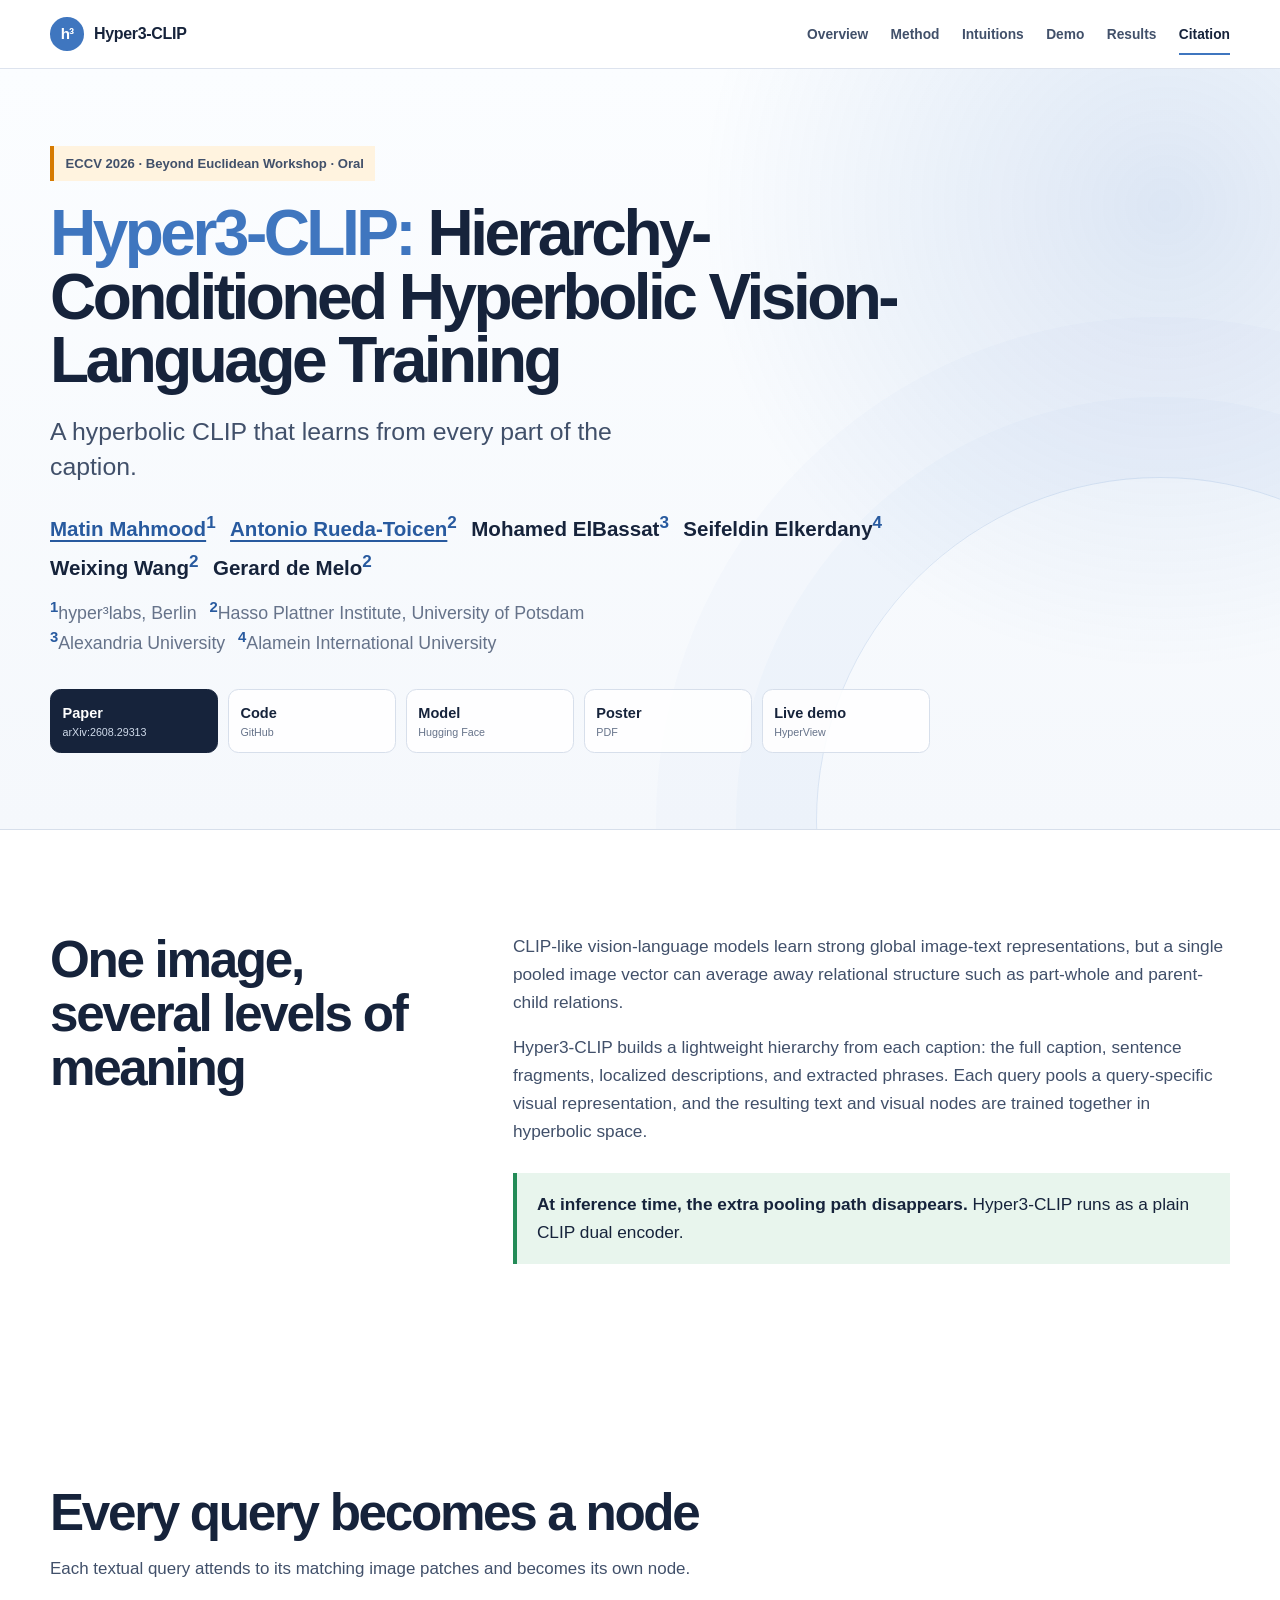
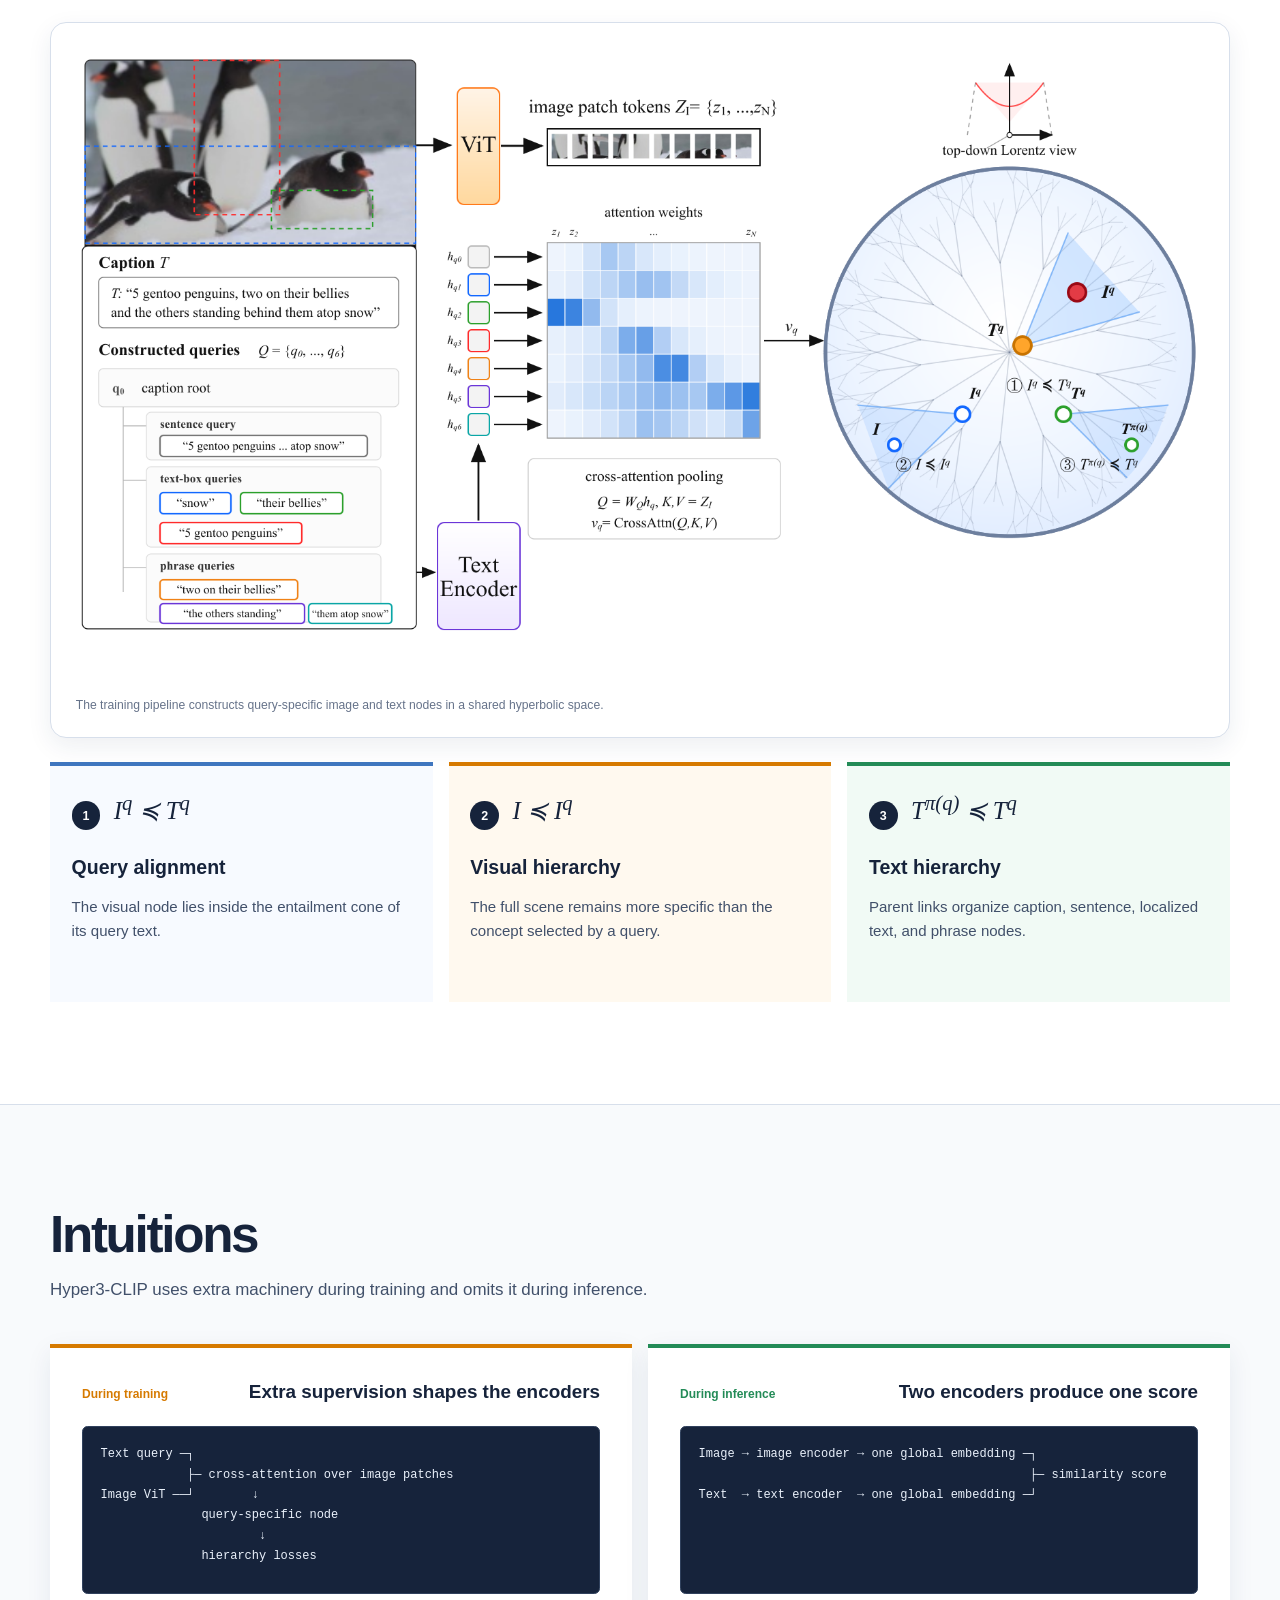
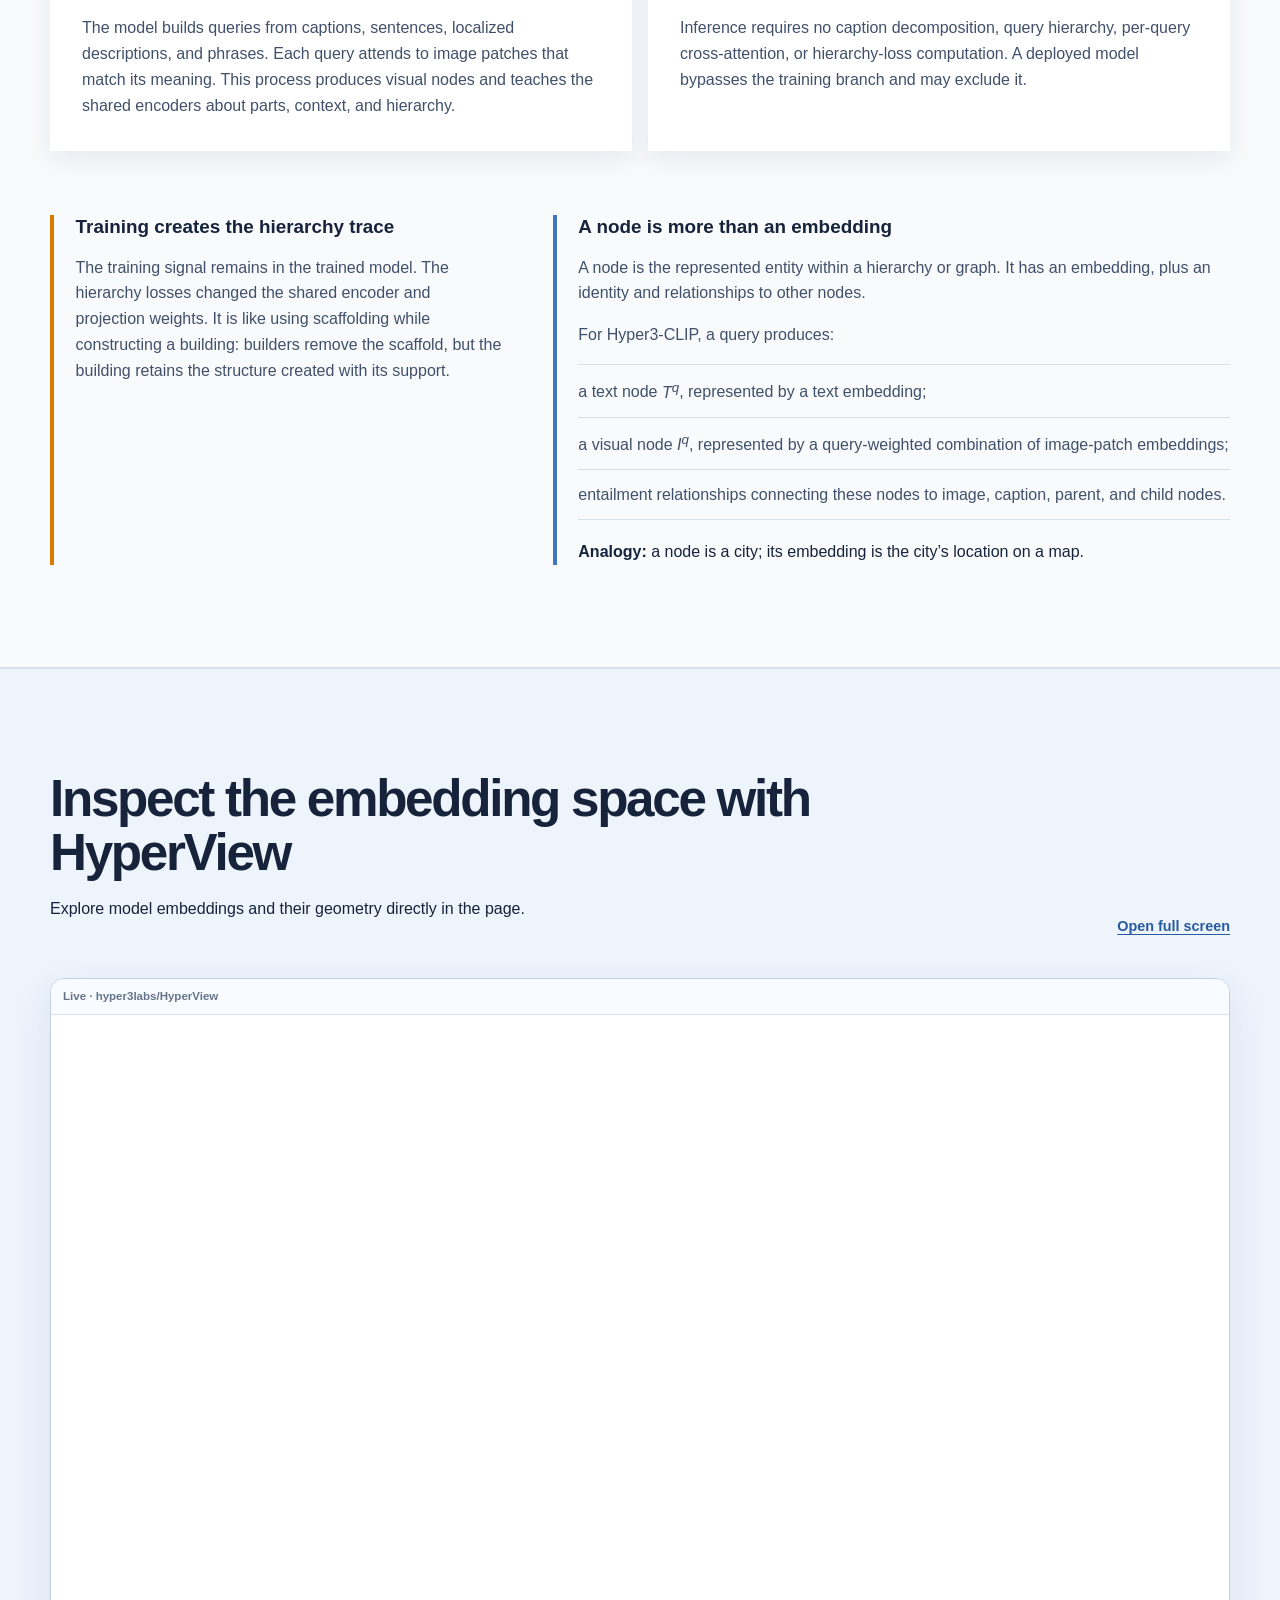
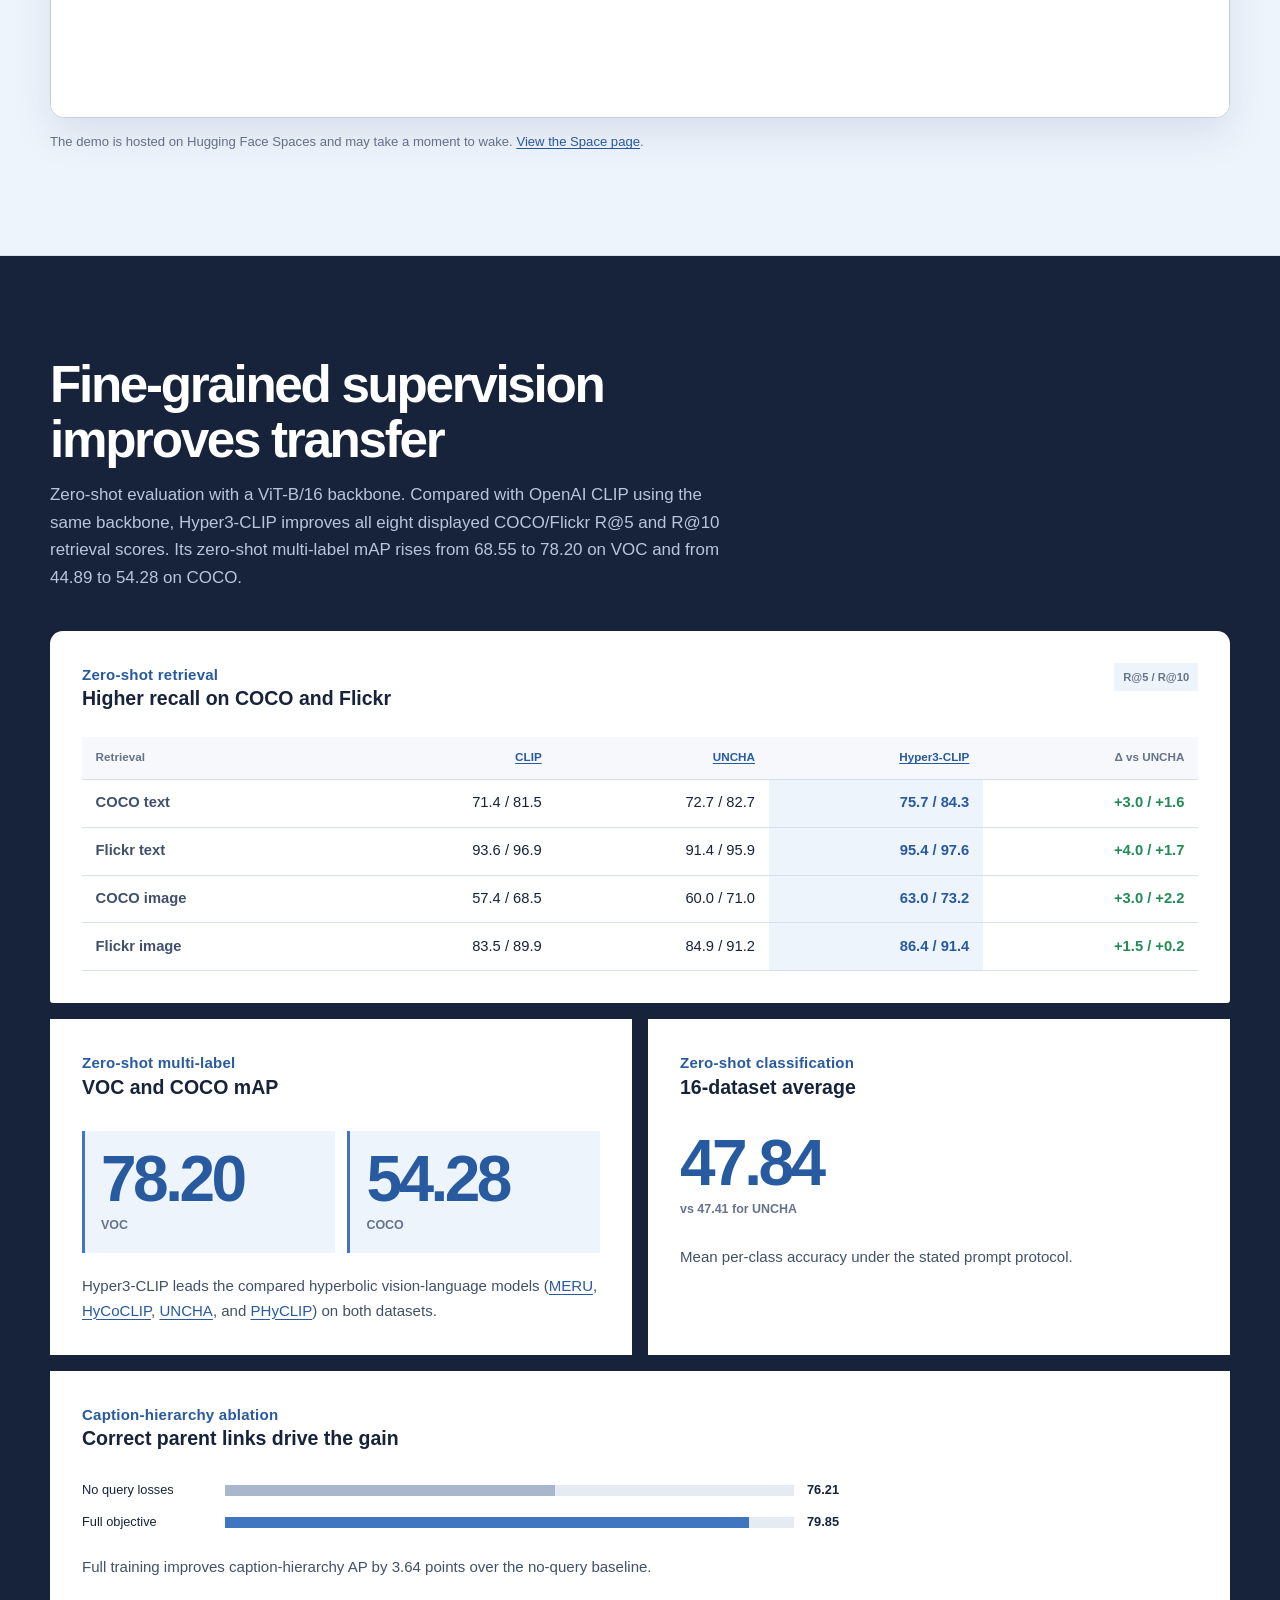
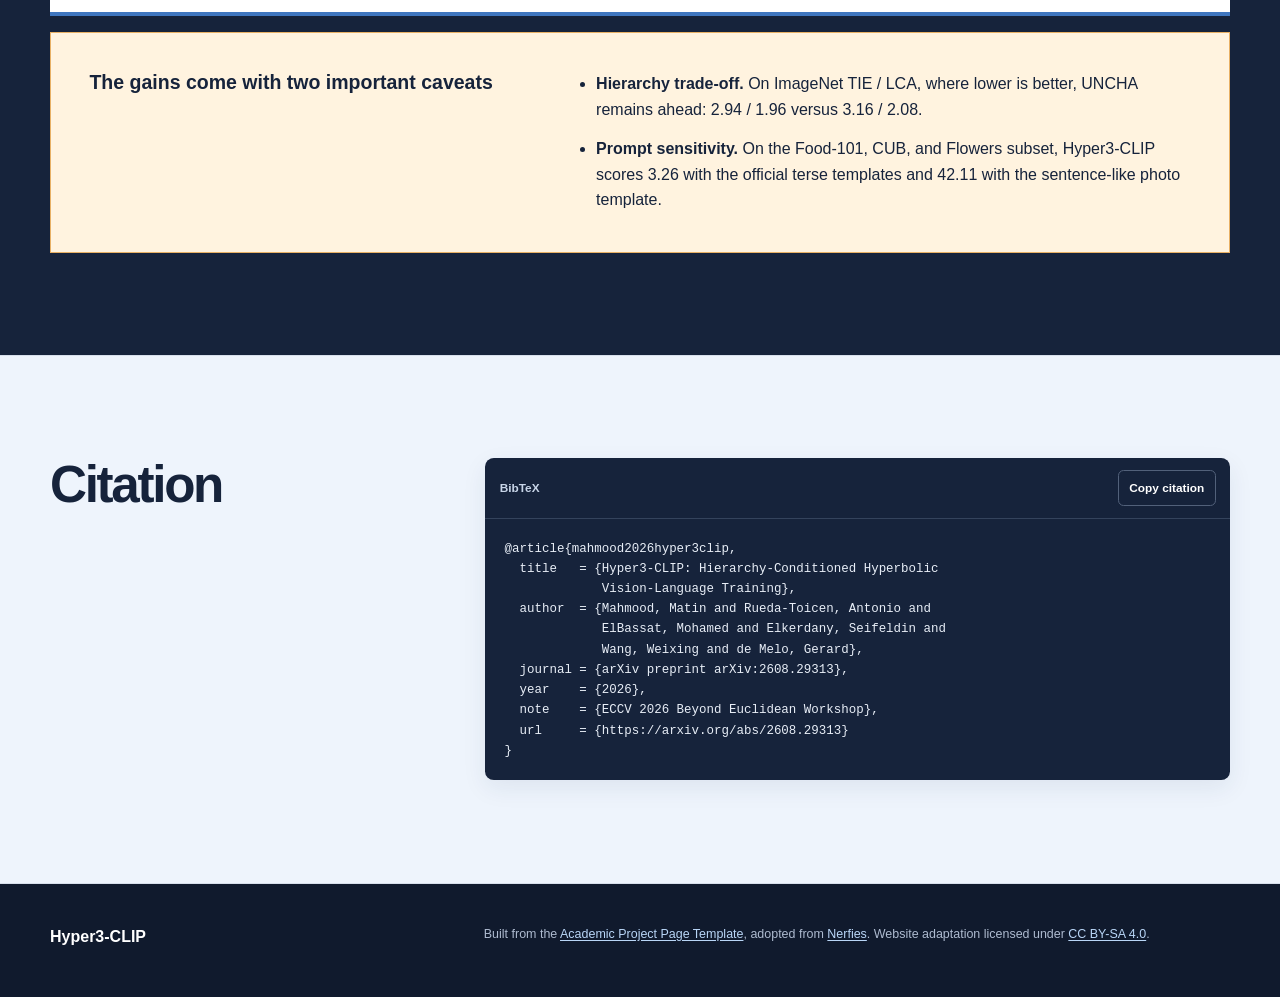
==== index.html @ 7932d811 "Publish Hyper3-CLIP project website" ====
<!doctype html>
<html lang="en">
<head>
  <meta charset="utf-8">
  <meta name="viewport" content="width=device-width, initial-scale=1">

  <title>Hyper3-CLIP | ECCV 2026 Beyond Euclidean Workshop</title>
  <meta name="title" content="Hyper3-CLIP: Hierarchy-Conditioned Hyperbolic Vision-Language Training">
  <meta name="description" content="Hyper3-CLIP learns query-conditioned visual nodes in hyperbolic space, improving retrieval and multi-label transfer while preserving plain CLIP inference.">
  <meta name="keywords" content="Hyper3-CLIP, hyperbolic learning, vision-language models, CLIP, hierarchical representation learning, image-text retrieval, ECCV 2026">
  <meta name="author" content="Matin Mahmood, Antonio Rueda-Toicen, Mohamed ElBassat, Seifeldin Elkerdany, Weixing Wang, Gerard de Melo">
  <meta name="robots" content="index, follow">
  <meta name="theme-color" content="#16233b">
  <link rel="canonical" href="https://hyper3labs.github.io/hyper3clip.github.io/">

  <meta property="og:type" content="article">
  <meta property="og:site_name" content="hyper³labs">
  <meta property="og:title" content="Hyper3-CLIP: Hierarchy-Conditioned Hyperbolic Vision-Language Training">
  <meta property="og:description" content="A hyperbolic CLIP that learns from every part of the caption.">
  <meta property="og:url" content="https://hyper3labs.github.io/hyper3clip.github.io/">
  <meta property="og:image" content="https://hyper3labs.github.io/hyper3clip.github.io/static/images/social_preview.png">
  <meta property="og:image:width" content="1200">
  <meta property="og:image:height" content="630">
  <meta property="og:image:alt" content="Hyper3-CLIP title and query-conditioned penguin hierarchy">
  <meta property="article:published_time" content="2026-08-29T14:55:40Z">
  <meta property="article:section" content="Computer Vision">

  <meta name="twitter:card" content="summary_large_image">
  <meta name="twitter:title" content="Hyper3-CLIP">
  <meta name="twitter:description" content="A hyperbolic CLIP that learns from every part of the caption.">
  <meta name="twitter:image" content="https://hyper3labs.github.io/hyper3clip.github.io/static/images/social_preview.png">

  <meta name="citation_title" content="Hyper3-CLIP: Hierarchy-Conditioned Hyperbolic Vision-Language Training">
  <meta name="citation_author" content="Mahmood, Matin">
  <meta name="citation_author" content="Rueda-Toicen, Antonio">
  <meta name="citation_author" content="ElBassat, Mohamed">
  <meta name="citation_author" content="Elkerdany, Seifeldin">
  <meta name="citation_author" content="Wang, Weixing">
  <meta name="citation_author" content="de Melo, Gerard">
  <meta name="citation_publication_date" content="2026/08/29">
  <meta name="citation_conference_title" content="ECCV 2026 Beyond Euclidean Workshop">
  <meta name="citation_arxiv_id" content="2608.29313">
  <meta name="citation_pdf_url" content="https://arxiv.org/pdf/2608.29313">

  <link rel="icon" href="static/images/favicon.svg" type="image/svg+xml">
  <link rel="stylesheet" href="static/css/index.css">
  <script defer src="static/js/index.js"></script>

  <script type="application/ld+json">
  {
    "@context": "https://schema.org",
    "@type": "ScholarlyArticle",
    "headline": "Hyper3-CLIP: Hierarchy-Conditioned Hyperbolic Vision-Language Training",
    "description": "A hierarchy-conditioned hyperbolic vision-language model with query-conditioned visual pooling.",
    "datePublished": "2026-08-29",
    "url": "https://hyper3labs.github.io/hyper3clip.github.io/",
    "image": "https://hyper3labs.github.io/hyper3clip.github.io/static/images/social_preview.png",
    "sameAs": "https://arxiv.org/abs/2608.29313",
    "isAccessibleForFree": true,
    "author": [
      {"@type": "Person", "name": "Matin Mahmood", "affiliation": {"@type": "Organization", "name": "hyper³labs"}},
      {"@type": "Person", "name": "Antonio Rueda-Toicen", "affiliation": {"@type": "Organization", "name": "Hasso Plattner Institute, University of Potsdam"}},
      {"@type": "Person", "name": "Mohamed ElBassat", "affiliation": {"@type": "Organization", "name": "Alexandria University"}},
      {"@type": "Person", "name": "Seifeldin Elkerdany", "affiliation": {"@type": "Organization", "name": "Alamein International University"}},
      {"@type": "Person", "name": "Weixing Wang", "affiliation": {"@type": "Organization", "name": "Hasso Plattner Institute, University of Potsdam"}},
      {"@type": "Person", "name": "Gerard de Melo", "affiliation": {"@type": "Organization", "name": "Hasso Plattner Institute, University of Potsdam"}}
    ],
    "about": ["vision-language models", "hyperbolic representation learning", "image-text retrieval"]
  }
  </script>
</head>
<body>
  <a class="skip-link" href="#main-content">Skip to content</a>

  <header class="site-header">
    <nav class="nav-shell" aria-label="Primary navigation">
      <a class="lab-mark" href="#top" aria-label="Hyper3-CLIP home">
        <span aria-hidden="true" class="lab-glyph">h³</span>
        <span>Hyper3-CLIP</span>
      </a>
      <div class="nav-links">
        <a href="#overview">Overview</a>
        <a href="#method">Method</a>
        <a href="#intuitions">Intuitions</a>
        <a href="#demo">Demo</a>
        <a href="#results">Results</a>
        <a href="#citation">Citation</a>
      </div>
    </nav>
  </header>

  <main id="main-content">
    <section class="publication-header" id="top">
      <div class="container hero-grid">
        <div class="hero-copy">
          <p class="venue-line">ECCV 2026 · Beyond Euclidean Workshop · Oral</p>
          <h1 class="publication-title">
            <span>Hyper3-CLIP:</span> Hierarchy-Conditioned Hyperbolic Vision-Language Training
          </h1>
          <p class="hero-deck">A hyperbolic CLIP that learns from every part of the caption.</p>

          <div class="publication-authors" aria-label="Authors">
            <span><a href="mailto:matin@hyper3labs.com">Matin Mahmood</a><sup>1</sup></span>
            <span><a href="mailto:antonio.rueda-toicen@hpi.de">Antonio Rueda-Toicen</a><sup>2</sup></span>
            <span>Mohamed ElBassat<sup>3</sup></span>
            <span>Seifeldin Elkerdany<sup>4</sup></span>
            <span>Weixing Wang<sup>2</sup></span>
            <span>Gerard de Melo<sup>2</sup></span>
          </div>

          <div class="affiliations">
            <span><sup>1</sup>hyper³labs, Berlin</span>
            <span><sup>2</sup>Hasso Plattner Institute, University of Potsdam</span>
            <span><sup>3</sup>Alexandria University</span>
            <span><sup>4</sup>Alamein International University</span>
          </div>

          <div class="publication-links" aria-label="Project resources">
            <a class="resource-button resource-button--primary" href="https://arxiv.org/abs/2608.29313" target="_blank" rel="noopener noreferrer">
              <span class="resource-label">Paper</span><span class="resource-meta">arXiv:2608.29313</span>
            </a>
            <a class="resource-button" href="https://github.com/Hyper3Labs/hyper3-clip" target="_blank" rel="noopener noreferrer">
              <span class="resource-label">Code</span><span class="resource-meta">GitHub</span>
            </a>
            <a class="resource-button" href="https://huggingface.co/hyper3labs/hyper3-clip" target="_blank" rel="noopener noreferrer">
              <span class="resource-label">Model</span><span class="resource-meta">Hugging Face</span>
            </a>
            <a class="resource-button" href="static/pdfs/hyper3clip-poster.pdf" target="_blank">
              <span class="resource-label">Poster</span><span class="resource-meta">PDF</span>
            </a>
            <a class="resource-button" href="https://huggingface.co/spaces/hyper3labs/HyperView" target="_blank" rel="noopener noreferrer">
              <span class="resource-label">Live demo</span><span class="resource-meta">HyperView</span>
            </a>
          </div>
        </div>
      </div>
    </section>

    <section class="section" id="overview">
      <div class="container split-layout">
        <div>
          <h2>One image, several levels of meaning</h2>
        </div>
        <div class="prose">
          <p>CLIP-like vision-language models learn strong global image-text representations, but a single pooled image vector can average away relational structure such as part-whole and parent-child relations.</p>
          <p>Hyper3-CLIP builds a lightweight hierarchy from each caption: the full caption, sentence fragments, localized descriptions, and extracted phrases. Each query pools a query-specific visual representation, and the resulting text and visual nodes are trained together in hyperbolic space.</p>
          <p class="plain-inference"><strong>At inference time, the extra pooling path disappears.</strong> Hyper3-CLIP runs as a plain CLIP dual encoder.</p>
        </div>
      </div>
    </section>

    <section class="section" id="method">
      <div class="container">
        <div class="section-heading">
          <h2>Every query becomes a node</h2>
          <p>Each textual query attends to its matching image patches and becomes its own node.</p>
        </div>

        <figure class="method-figure">
          <img src="static/images/hyper3clip-method.png" alt="Detailed Hyper3-CLIP pipeline showing penguin image patches, constructed queries, cross-attention pooling, and entailment relations in Lorentz space" width="1672" height="941" decoding="async">
          <figcaption>The training pipeline constructs query-specific image and text nodes in a shared hyperbolic space.</figcaption>
        </figure>

        <div class="relation-grid" aria-label="Training entailment relations">
          <article class="relation relation--blue">
            <div class="relation-formula"><span>1</span> I<sup>q</sup> ≼ T<sup>q</sup></div>
            <h3>Query alignment</h3>
            <p>The visual node lies inside the entailment cone of its query text.</p>
          </article>
          <article class="relation relation--orange">
            <div class="relation-formula"><span>2</span> I ≼ I<sup>q</sup></div>
            <h3>Visual hierarchy</h3>
            <p>The full scene remains more specific than the concept selected by a query.</p>
          </article>
          <article class="relation relation--green">
            <div class="relation-formula"><span>3</span> T<sup>π(q)</sup> ≼ T<sup>q</sup></div>
            <h3>Text hierarchy</h3>
            <p>Parent links organize caption, sentence, localized text, and phrase nodes.</p>
          </article>
        </div>
      </div>
    </section>

    <section class="section section--intuition" id="intuitions">
      <div class="container">
        <div class="section-heading">
          <h2>Intuitions</h2>
          <p>Hyper3-CLIP uses extra machinery during training and omits it during inference.</p>
        </div>

        <div class="intuition-paths">
          <article class="intuition-path intuition-path--training">
            <div class="path-heading">
              <span class="path-tag">During training</span>
              <h3>Extra supervision shapes the encoders</h3>
            </div>
            <pre class="intuition-diagram" aria-label="Training flow from text query and image patches to hierarchy losses"><code>Text query ─┐
            ├─ cross-attention over image patches
Image ViT ──┘        ↓
              query-specific node
                      ↓
              hierarchy losses</code></pre>
            <p>The model builds queries from captions, sentences, localized descriptions, and phrases. Each query attends to image patches that match its meaning. This process produces visual nodes and teaches the shared encoders about parts, context, and hierarchy.</p>
          </article>

          <article class="intuition-path intuition-path--inference">
            <div class="path-heading">
              <span class="path-tag">During inference</span>
              <h3>Two encoders produce one score</h3>
            </div>
            <pre class="intuition-diagram" aria-label="Inference flow from image and text encoders to a similarity score"><code>Image → image encoder → one global embedding ─┐
                                              ├─ similarity score
Text  → text encoder  → one global embedding ─┘</code></pre>
            <p>Inference requires no caption decomposition, query hierarchy, per-query cross-attention, or hierarchy-loss computation. A deployed model bypasses the training branch and may exclude it.</p>
          </article>
        </div>

        <div class="intuition-details">
          <article class="intuition-note intuition-note--scaffold">
            <h3>Training creates the hierarchy trace</h3>
            <p>The training signal remains in the trained model. The hierarchy losses changed the shared encoder and projection weights. It is like using scaffolding while constructing a building: builders remove the scaffold, but the building retains the structure created with its support.</p>
          </article>

          <article class="intuition-note intuition-note--node">
            <h3>A node is more than an embedding</h3>
            <p>A node is the represented entity within a hierarchy or graph. It has an embedding, plus an identity and relationships to other nodes.</p>
            <p>For Hyper3-CLIP, a query produces:</p>
            <ul class="node-list">
              <li>a text node <i>T<sup>q</sup></i>, represented by a text embedding;</li>
              <li>a visual node <i>I<sup>q</sup></i>, represented by a query-weighted combination of image-patch embeddings;</li>
              <li>entailment relationships connecting these nodes to image, caption, parent, and child nodes.</li>
            </ul>
            <p class="analogy"><strong>Analogy:</strong> a node is a city; its embedding is the city’s location on a map.</p>
          </article>
        </div>
      </div>
    </section>

    <section class="section section--tinted" id="demo">
      <div class="container">
        <div class="section-heading section-heading--with-action">
          <div>
            <h2>Inspect the embedding space with HyperView</h2>
            <p>Explore model embeddings and their geometry directly in the page.</p>
          </div>
          <a class="text-link" href="https://hyper3labs-hyperview.hf.space/" target="_blank" rel="noopener noreferrer">Open full screen</a>
        </div>
        <div class="demo-frame-shell">
          <iframe
            src="https://hyper3labs-hyperview.hf.space/"
            title="HyperView interactive embedding-space demo"
            loading="lazy"
            allow="clipboard-read; clipboard-write; fullscreen"
            allowfullscreen
          ></iframe>
        </div>
        <p class="demo-note">The demo is hosted on Hugging Face Spaces and may take a moment to wake. <a href="https://huggingface.co/spaces/hyper3labs/HyperView" target="_blank" rel="noopener noreferrer">View the Space page</a>.</p>
      </div>
    </section>

    <section class="section section--ink" id="results">
      <div class="container">
        <div class="section-heading section-heading--light">
          <h2>Fine-grained supervision improves transfer</h2>
          <p>Zero-shot evaluation with a ViT-B/16 backbone. Compared with OpenAI CLIP using the same backbone, Hyper3-CLIP improves all eight displayed COCO/Flickr R@5 and R@10 retrieval scores. Its zero-shot multi-label mAP rises from 68.55 to 78.20 on VOC and from 44.89 to 54.28 on COCO.</p>
        </div>

        <div class="results-layout">
          <article class="results-panel results-panel--table">
            <div class="panel-heading">
              <div>
                <p class="panel-label">Zero-shot retrieval</p>
                <h3>Higher recall on COCO and Flickr</h3>
              </div>
              <span class="metric-key">R@5 / R@10</span>
            </div>
            <div class="table-scroll" tabindex="0" aria-label="Scrollable retrieval results table">
              <table>
                <thead>
                  <tr><th scope="col">Retrieval</th><th scope="col"><a href="https://arxiv.org/pdf/2103.00020" target="_blank" rel="noopener noreferrer">CLIP</a></th><th scope="col"><a href="https://arxiv.org/abs/2603.22042" target="_blank" rel="noopener noreferrer">UNCHA</a></th><th scope="col"><a href="https://arxiv.org/abs/2608.29313" target="_blank" rel="noopener noreferrer">Hyper3-CLIP</a></th><th scope="col">Δ vs UNCHA</th></tr>
                </thead>
                <tbody>
                  <tr><th scope="row">COCO text</th><td>71.4 / 81.5</td><td>72.7 / 82.7</td><td class="best">75.7 / 84.3</td><td class="gain">+3.0 / +1.6</td></tr>
                  <tr><th scope="row">Flickr text</th><td>93.6 / 96.9</td><td>91.4 / 95.9</td><td class="best">95.4 / 97.6</td><td class="gain">+4.0 / +1.7</td></tr>
                  <tr><th scope="row">COCO image</th><td>57.4 / 68.5</td><td>60.0 / 71.0</td><td class="best">63.0 / 73.2</td><td class="gain">+3.0 / +2.2</td></tr>
                  <tr><th scope="row">Flickr image</th><td>83.5 / 89.9</td><td>84.9 / 91.2</td><td class="best">86.4 / 91.4</td><td class="gain">+1.5 / +0.2</td></tr>
                </tbody>
              </table>
            </div>
          </article>

          <article class="results-panel stat-panel">
            <p class="panel-label">Zero-shot multi-label</p>
            <h3>VOC and COCO mAP</h3>
            <div class="paired-stat">
              <div><strong>78.20</strong><span>VOC</span></div>
              <div><strong>54.28</strong><span>COCO</span></div>
            </div>
            <p>Hyper3-CLIP leads the compared hyperbolic vision-language models (<a href="https://arxiv.org/abs/2304.09172" target="_blank" rel="noopener noreferrer">MERU</a>, <a href="https://arxiv.org/abs/2410.06912" target="_blank" rel="noopener noreferrer">HyCoCLIP</a>, <a href="https://arxiv.org/abs/2603.22042" target="_blank" rel="noopener noreferrer">UNCHA</a>, and <a href="https://arxiv.org/abs/2510.08919" target="_blank" rel="noopener noreferrer">PHyCLIP</a>) on both datasets.</p>
          </article>

          <article class="results-panel stat-panel">
            <p class="panel-label">Zero-shot classification</p>
            <h3>16-dataset average</h3>
            <div class="comparison-stat"><strong>47.84</strong><span>vs 47.41 for UNCHA</span></div>
            <p>Mean per-class accuracy under the stated prompt protocol.</p>
          </article>

          <article class="results-panel ablation-panel">
            <p class="panel-label">Caption-hierarchy ablation</p>
            <h3>Correct parent links drive the gain</h3>
            <div class="ablation-scale" role="img" aria-label="Caption hierarchy average precision: no query losses 76.21, full objective 79.85">
              <div class="ablation-row"><span>No query losses</span><div class="bar-track"><i style="width: 58%"></i></div><strong>76.21</strong></div>
              <div class="ablation-row"><span>Full objective</span><div class="bar-track"><i class="bar-full" style="width: 92%"></i></div><strong>79.85</strong></div>
            </div>
            <p>Full training improves caption-hierarchy AP by 3.64 points over the no-query baseline.</p>
          </article>
        </div>

        <aside class="caveat-panel" aria-labelledby="caveat-title">
          <div>
            <h3 id="caveat-title">The gains come with two important caveats</h3>
          </div>
          <ul>
            <li><strong>Hierarchy trade-off.</strong> On ImageNet TIE / LCA, where lower is better, UNCHA remains ahead: 2.94 / 1.96 versus 3.16 / 2.08.</li>
            <li><strong>Prompt sensitivity.</strong> On the Food-101, CUB, and Flowers subset, Hyper3-CLIP scores 3.26 with the official terse templates and 42.11 with the sentence-like photo template.</li>
          </ul>
        </aside>
      </div>
    </section>

    <section class="section section--tinted" id="citation">
      <div class="container citation-layout">
        <div>
          <h2>Citation</h2>
        </div>
        <div class="bibtex-card">
          <div class="bibtex-header">
            <span>BibTeX</span>
            <button class="copy-button" type="button" data-copy-bibtex aria-describedby="copy-status">Copy citation</button>
          </div>
          <pre id="bibtex-code"><code>@article{mahmood2026hyper3clip,
  title   = {Hyper3-CLIP: Hierarchy-Conditioned Hyperbolic
             Vision-Language Training},
  author  = {Mahmood, Matin and Rueda-Toicen, Antonio and
             ElBassat, Mohamed and Elkerdany, Seifeldin and
             Wang, Weixing and de Melo, Gerard},
  journal = {arXiv preprint arXiv:2608.29313},
  year    = {2026},
  note    = {ECCV 2026 Beyond Euclidean Workshop},
  url     = {https://arxiv.org/abs/2608.29313}
}</code></pre>
          <span id="copy-status" class="visually-hidden" aria-live="polite"></span>
        </div>
      </div>
    </section>
  </main>

  <footer class="site-footer">
    <div class="container footer-grid">
      <div>
        <p class="footer-title">Hyper3-CLIP</p>
      </div>
      <p>Built from the <a href="https://github.com/eliahuhorwitz/Academic-project-page-template" target="_blank" rel="noopener noreferrer">Academic Project Page Template</a>, adopted from <a href="https://nerfies.github.io/" target="_blank" rel="noopener noreferrer">Nerfies</a>. Website adaptation licensed under <a href="https://creativecommons.org/licenses/by-sa/4.0/" target="_blank" rel="license noopener noreferrer">CC BY-SA 4.0</a>.</p>
    </div>
  </footer>
</body>
</html>
---- static/css/index.css ----
:root {
  --ink: #16233b;
  --ink-soft: #41506a;
  --blue: #3f76bf;
  --blue-deep: #285a9f;
  --ice: #eef4fc;
  --ice-strong: #dbe9fa;
  --orange: #d67a00;
  --orange-pale: #fff3df;
  --green: #238b57;
  --green-pale: #e8f5ed;
  --paper: #ffffff;
  --line: #d7dfeb;
  --muted: #66738a;
  --max-width: 1180px;
  --text-width: 720px;
  --shadow-soft: 0 16px 40px rgba(25, 48, 84, 0.1);
  --shadow-small: 0 8px 24px rgba(25, 48, 84, 0.08);
}

*,
*::before,
*::after {
  box-sizing: border-box;
}

html {
  scroll-behavior: smooth;
  scroll-padding-top: 5rem;
}

body {
  margin: 0;
  color: var(--ink);
  background: var(--paper);
  font-family: Inter, ui-sans-serif, -apple-system, BlinkMacSystemFont, "Segoe UI", sans-serif;
  font-size: 16px;
  line-height: 1.62;
  -webkit-font-smoothing: antialiased;
  text-rendering: optimizeLegibility;
}

img {
  display: block;
  height: auto;
  max-width: 100%;
}

a {
  color: var(--blue-deep);
  text-underline-offset: 0.18em;
}

a:hover {
  color: var(--blue);
}

button,
a {
  -webkit-tap-highlight-color: transparent;
}

:focus-visible {
  outline: 3px solid var(--orange);
  outline-offset: 3px;
}

.skip-link {
  position: fixed;
  z-index: 100;
  top: 0.75rem;
  left: 0.75rem;
  padding: 0.65rem 0.85rem;
  color: var(--paper);
  background: var(--ink);
  transform: translateY(-180%);
}

.skip-link:focus {
  color: var(--paper);
  transform: translateY(0);
}

.visually-hidden {
  position: absolute !important;
  width: 1px !important;
  height: 1px !important;
  padding: 0 !important;
  margin: -1px !important;
  overflow: hidden !important;
  clip: rect(0, 0, 0, 0) !important;
  white-space: nowrap !important;
  border: 0 !important;
}

.container {
  width: min(calc(100% - 2.5rem), var(--max-width));
  margin-inline: auto;
}

.site-header {
  position: sticky;
  z-index: 50;
  top: 0;
  border-bottom: 1px solid rgba(215, 223, 235, 0.85);
  background: rgba(255, 255, 255, 0.94);
  backdrop-filter: blur(14px);
}

.nav-shell {
  display: flex;
  align-items: center;
  justify-content: space-between;
  width: min(calc(100% - 2.5rem), var(--max-width));
  min-height: 4.25rem;
  margin-inline: auto;
  gap: 1.5rem;
}

.lab-mark {
  display: inline-flex;
  align-items: center;
  flex: none;
  gap: 0.65rem;
  color: var(--ink);
  font-weight: 750;
  text-decoration: none;
  letter-spacing: -0.02em;
}

.lab-mark:hover {
  color: var(--ink);
}

.lab-glyph {
  display: grid;
  width: 2.1rem;
  height: 2.1rem;
  place-items: center;
  border-radius: 50%;
  color: var(--paper);
  background: var(--blue);
  font-size: 0.95rem;
  letter-spacing: -0.08em;
}

.nav-links {
  display: flex;
  align-items: center;
  gap: 1.4rem;
  overflow-x: auto;
  scrollbar-width: none;
}

.nav-links::-webkit-scrollbar {
  display: none;
}

.nav-links a {
  position: relative;
  flex: none;
  padding: 1.45rem 0 1.25rem;
  color: var(--ink-soft);
  font-size: 0.86rem;
  font-weight: 650;
  text-decoration: none;
}

.nav-links a::after {
  position: absolute;
  right: 0;
  bottom: 0.75rem;
  left: 0;
  height: 2px;
  background: var(--blue);
  content: "";
  opacity: 0;
}

.nav-links a:hover,
.nav-links a[aria-current] {
  color: var(--ink);
}

.nav-links a[aria-current]::after {
  opacity: 1;
}

.publication-header {
  position: relative;
  overflow: hidden;
  padding: clamp(3.8rem, 6vw, 5.8rem) 0 clamp(3.5rem, 6vw, 5rem);
  border-bottom: 1px solid var(--line);
  background:
    radial-gradient(circle at 91% 18%, rgba(63, 118, 191, 0.16), transparent 29rem),
    linear-gradient(180deg, #fbfdff 0%, #f5f8fc 100%);
}

.publication-header::after {
  position: absolute;
  right: -14rem;
  bottom: -21rem;
  width: 43rem;
  height: 43rem;
  border: 1px solid rgba(63, 118, 191, 0.16);
  border-radius: 50%;
  box-shadow:
    0 0 0 5rem rgba(63, 118, 191, 0.025),
    0 0 0 10rem rgba(63, 118, 191, 0.018);
  content: "";
  pointer-events: none;
}

.hero-grid {
  position: relative;
  z-index: 1;
}

.hero-copy {
  max-width: 980px;
}

.venue-line {
  display: inline-block;
  margin: 0 0 1.3rem;
  padding: 0.45rem 0.72rem;
  border-left: 4px solid var(--orange);
  color: var(--ink-soft);
  background: var(--orange-pale);
  font-size: 0.82rem;
  font-weight: 720;
}

.publication-title {
  max-width: 980px;
  margin: 0;
  color: var(--ink);
  font-size: clamp(2.6rem, 5vw, 4.4rem);
  font-weight: 820;
  letter-spacing: -0.055em;
  line-height: 0.99;
}

.publication-title span {
  color: var(--blue);
}

.hero-deck {
  max-width: 620px;
  margin: 1.45rem 0 1.55rem;
  color: var(--ink-soft);
  font-size: clamp(1.18rem, 2.1vw, 1.55rem);
  font-weight: 520;
  line-height: 1.38;
}

.publication-authors {
  display: flex;
  flex-wrap: wrap;
  gap: 0.18rem 0.9rem;
  margin-bottom: 0.8rem;
  font-size: calc(0.97rem + 5px);
  font-weight: 680;
}

.publication-authors sup,
.affiliations sup {
  color: var(--blue-deep);
  font-weight: 800;
}

.affiliations {
  display: flex;
  flex-wrap: wrap;
  gap: 0.1rem 0.8rem;
  max-width: 650px;
  color: var(--muted);
  font-size: calc(0.8rem + 5px);
  line-height: 1.48;
}

.publication-links {
  display: grid;
  grid-template-columns: repeat(5, minmax(0, 1fr));
  max-width: 880px;
  gap: 0.6rem;
  margin-top: 2rem;
}

.resource-button {
  display: flex;
  min-height: 4rem;
  flex-direction: column;
  justify-content: center;
  padding: 0.62rem 0.72rem;
  border: 1px solid var(--line);
  border-radius: 0.65rem;
  color: var(--ink);
  background: rgba(255, 255, 255, 0.88);
  text-decoration: none;
}

.resource-button:hover {
  border-color: var(--blue);
  color: var(--blue-deep);
  background: var(--paper);
}

.resource-button--primary {
  border-color: var(--ink);
  color: var(--paper);
  background: var(--ink);
}

.resource-button--primary:hover {
  border-color: var(--blue-deep);
  color: var(--paper);
  background: var(--blue-deep);
}

.resource-label {
  font-size: 0.91rem;
  font-weight: 760;
}

.resource-meta {
  color: var(--muted);
  font-size: 0.67rem;
  line-height: 1.2;
}

.resource-button--primary .resource-meta {
  color: #cfdaea;
}

.method-figure figcaption {
  padding: 0.72rem 0.35rem 0.15rem;
  color: var(--muted);
  font-size: 0.76rem;
}

.section {
  padding: clamp(4.5rem, 8vw, 7rem) 0;
}

.section--tinted {
  border-block: 1px solid var(--line);
  background: var(--ice);
}

.section--ink {
  color: var(--paper);
  background: var(--ink);
}

.split-layout {
  display: grid;
  grid-template-columns: minmax(220px, 0.7fr) minmax(0, 1.3fr);
  gap: clamp(2rem, 6vw, 6.5rem);
}

.panel-label {
  margin: 0 0 0.55rem;
  color: var(--blue-deep);
  font-size: 0.75rem;
  font-weight: 780;
  letter-spacing: 0.015em;
}

.section h2 {
  max-width: 760px;
  margin: 0;
  color: var(--ink);
  font-size: clamp(2rem, 4vw, 3.45rem);
  font-weight: 800;
  letter-spacing: -0.045em;
  line-height: 1.06;
}

.prose {
  max-width: var(--text-width);
  color: var(--ink-soft);
  font-size: 1.08rem;
}

.prose p:first-child {
  margin-top: 0;
}

.plain-inference {
  margin-top: 1.7rem;
  padding: 1.1rem 1.25rem;
  border-left: 4px solid var(--green);
  color: var(--ink);
  background: var(--green-pale);
}

.section-heading {
  max-width: 780px;
  margin-bottom: 2.5rem;
}

.section-heading > p:last-child {
  max-width: 680px;
  margin: 0.9rem 0 0;
  color: var(--ink-soft);
  font-size: 1.06rem;
}

.section-heading--with-action {
  display: flex;
  max-width: none;
  align-items: end;
  justify-content: space-between;
  gap: 2rem;
}

.text-link {
  flex: none;
  color: var(--blue-deep);
  font-size: 0.9rem;
  font-weight: 750;
}

.demo-frame-shell {
  position: relative;
  overflow: hidden;
  border: 1px solid #bfd0e6;
  border-radius: 0.85rem;
  background: var(--paper);
  box-shadow: var(--shadow-soft);
}

.demo-frame-shell::before {
  display: block;
  padding: 0.5rem 0.75rem;
  border-bottom: 1px solid var(--line);
  color: var(--muted);
  background: #f8fbff;
  content: "Live · hyper3labs/HyperView";
  font-size: 0.72rem;
  font-weight: 680;
}

.demo-frame-shell iframe {
  display: block;
  width: 100%;
  height: min(780px, 78vh);
  min-height: 620px;
  border: 0;
  background: var(--paper);
}

.demo-note {
  margin: 0.85rem 0 0;
  color: var(--muted);
  font-size: 0.82rem;
}

.method-figure {
  margin: 0;
  padding: clamp(0.6rem, 2vw, 1.2rem);
  border: 1px solid var(--line);
  border-radius: 1rem;
  background: var(--paper);
  box-shadow: var(--shadow-small);
}

.method-figure img {
  width: 100%;
}

.relation-grid {
  display: grid;
  grid-template-columns: repeat(3, minmax(0, 1fr));
  gap: 1rem;
  margin-top: 1.5rem;
}

.relation {
  min-height: 15rem;
  padding: 1.35rem;
  border-top: 4px solid var(--blue);
  background: #f7faff;
}

.relation--orange {
  border-top-color: var(--orange);
  background: #fff9ef;
}

.relation--green {
  border-top-color: var(--green);
  background: #f1faf5;
}

.relation-formula {
  margin-bottom: 1.5rem;
  font-family: Georgia, "Times New Roman", serif;
  font-size: 1.55rem;
  font-style: italic;
}

.relation-formula span {
  display: inline-grid;
  width: 1.8rem;
  height: 1.8rem;
  margin-right: 0.45rem;
  place-items: center;
  border-radius: 50%;
  color: var(--paper);
  background: var(--ink);
  font-family: Inter, ui-sans-serif, sans-serif;
  font-size: 0.78rem;
  font-style: normal;
  font-weight: 800;
}

.relation h3,
.results-panel h3,
.caveat-panel h3 {
  margin: 0 0 0.6rem;
  font-size: 1.22rem;
  line-height: 1.22;
}

.relation p,
.results-panel p {
  margin-bottom: 0;
  color: var(--ink-soft);
  font-size: 0.94rem;
}

.section--intuition {
  border-block: 1px solid var(--line);
  background: #f8fafc;
}

.intuition-paths {
  display: grid;
  grid-template-columns: repeat(2, minmax(0, 1fr));
  gap: 1rem;
}

.intuition-path {
  min-width: 0;
  padding: clamp(1.3rem, 2.5vw, 2rem);
  border-top: 4px solid var(--orange);
  color: var(--ink);
  background: var(--paper);
  box-shadow: var(--shadow-small);
}

.intuition-path--inference {
  border-top-color: var(--green);
}

.path-heading {
  display: flex;
  align-items: baseline;
  justify-content: space-between;
  gap: 1rem;
}

.path-heading h3,
.intuition-note h3 {
  margin: 0;
  font-size: 1.18rem;
  line-height: 1.25;
}

.path-tag {
  flex: none;
  color: var(--orange);
  font-size: 0.75rem;
  font-weight: 780;
}

.intuition-path--inference .path-tag {
  color: var(--green);
}

pre.intuition-diagram {
  min-height: 10.5rem;
  margin: 1.35rem 0;
  padding: 1.1rem;
  border: 1px solid #30415d;
  border-radius: 0.35rem;
  overflow-x: auto;
  color: #eaf1fb;
  background: var(--ink);
  font: 0.75rem/1.7 ui-monospace, SFMono-Regular, Menlo, Consolas, monospace;
  white-space: pre;
}

.intuition-path > p {
  margin-bottom: 0;
  color: var(--ink-soft);
}

.intuition-details {
  display: grid;
  grid-template-columns: minmax(0, 0.8fr) minmax(0, 1.2fr);
  gap: clamp(1.5rem, 4vw, 3.5rem);
  margin-top: clamp(2.5rem, 5vw, 4.5rem);
}

.intuition-note {
  padding-left: 1.35rem;
  border-left: 4px solid var(--orange);
}

.intuition-note--node {
  border-left-color: var(--blue);
}

.intuition-note p {
  color: var(--ink-soft);
}

.node-list {
  margin: 1rem 0 1.2rem;
  padding: 0;
  list-style: none;
}

.node-list li {
  padding: 0.7rem 0;
  border-top: 1px solid var(--line);
  color: var(--ink-soft);
}

.node-list li:last-child {
  border-bottom: 1px solid var(--line);
}

.analogy {
  margin-bottom: 0;
  color: var(--ink) !important;
}

.section-heading--light h2 {
  color: var(--paper);
}

.section-heading--light > p:last-child {
  color: #b9c6da;
}

.results-layout {
  display: grid;
  grid-template-columns: repeat(2, minmax(0, 1fr));
  gap: 1rem;
}

.results-panel {
  min-width: 0;
  padding: clamp(1.25rem, 2.5vw, 2rem);
  color: var(--ink);
  background: var(--paper);
}

.results-panel--table {
  grid-column: 1 / -1;
  border-radius: 0.8rem 0.8rem 0.2rem 0.2rem;
}

.panel-heading {
  display: flex;
  align-items: start;
  justify-content: space-between;
  gap: 1rem;
  margin-bottom: 1rem;
}

.panel-label {
  color: var(--blue-deep) !important;
}

.metric-key {
  flex: none;
  padding: 0.32rem 0.55rem;
  color: var(--muted);
  background: var(--ice);
  font-size: 0.7rem;
  font-weight: 750;
}

.table-scroll {
  width: 100%;
  max-width: 100%;
  overflow-x: auto;
}

table {
  width: 100%;
  min-width: 680px;
  border-collapse: collapse;
  font-size: 0.92rem;
  font-variant-numeric: tabular-nums;
}

th,
td {
  padding: 0.72rem 0.85rem;
  border-bottom: 1px solid var(--line);
  text-align: right;
}

th:first-child,
td:first-child {
  text-align: left;
}

thead th {
  color: var(--muted);
  background: #f6f8fb;
  font-size: 0.73rem;
}

tbody th {
  color: var(--ink-soft);
  font-weight: 680;
}

td.best {
  color: var(--blue-deep);
  background: var(--ice);
  font-weight: 820;
}

td.gain {
  color: var(--green);
  font-weight: 780;
}

.stat-panel {
  min-height: 18rem;
}

.paired-stat {
  display: grid;
  grid-template-columns: repeat(2, 1fr);
  margin: 2rem 0 1.3rem;
  gap: 0.8rem;
}

.paired-stat div {
  padding: 1rem;
  border-left: 3px solid var(--blue);
  background: var(--ice);
}

.paired-stat strong,
.comparison-stat strong {
  display: block;
  color: var(--blue-deep);
  font-size: clamp(2.4rem, 5vw, 4.2rem);
  letter-spacing: -0.055em;
  line-height: 1;
}

.paired-stat span,
.comparison-stat span {
  color: var(--muted);
  font-size: 0.78rem;
  font-weight: 720;
}

.comparison-stat {
  margin: 2rem 0 1.5rem;
}

.ablation-panel {
  grid-column: 1 / -1;
  border-bottom: 4px solid var(--blue);
}

.ablation-scale {
  max-width: 780px;
  margin: 1.8rem 0 1.4rem;
}

.ablation-row {
  display: grid;
  grid-template-columns: 130px minmax(160px, 1fr) 55px;
  align-items: center;
  gap: 0.8rem;
  margin: 0.72rem 0;
  font-size: 0.8rem;
}

.bar-track {
  height: 0.7rem;
  background: #e5ebf3;
}

.bar-track i {
  display: block;
  height: 100%;
  background: #a8b7cb;
}

.bar-track .bar-full {
  background: var(--blue);
}

.caveat-panel {
  display: grid;
  grid-template-columns: 0.9fr 1.3fr;
  gap: clamp(1.5rem, 5vw, 4rem);
  margin-top: 1rem;
  padding: clamp(1.5rem, 3vw, 2.4rem);
  border: 1px solid rgba(214, 122, 0, 0.55);
  color: var(--ink);
  background: var(--orange-pale);
}

.caveat-panel .panel-label {
  color: #9a5700 !important;
}

.caveat-panel ul {
  margin: 0;
  padding-left: 1.15rem;
}

.caveat-panel li + li {
  margin-top: 0.8rem;
}

.citation-layout {
  display: grid;
  grid-template-columns: minmax(240px, 0.65fr) minmax(0, 1.35fr);
  gap: clamp(2rem, 6vw, 5rem);
  align-items: start;
}

.citation-layout > div:first-child > p:last-child {
  max-width: 420px;
  color: var(--ink-soft);
}

.bibtex-card {
  overflow: hidden;
  border-radius: 0.55rem;
  background: var(--ink);
  box-shadow: var(--shadow-small);
}

.bibtex-header {
  display: flex;
  align-items: center;
  justify-content: space-between;
  padding: 0.75rem 0.9rem;
  border-bottom: 1px solid #34435c;
  color: #c8d5e8;
  font-size: 0.74rem;
  font-weight: 700;
}

.copy-button {
  padding: 0.46rem 0.65rem;
  border: 1px solid #52617a;
  border-radius: 0.35rem;
  color: var(--paper);
  background: transparent;
  font: inherit;
  cursor: pointer;
}

.copy-button:hover {
  border-color: #8ebcf2;
  background: #223451;
}

pre {
  max-width: 100%;
  margin: 0;
  padding: 1.2rem;
  overflow-x: auto;
  color: #e8eef7;
  font: 0.78rem/1.62 ui-monospace, SFMono-Regular, Menlo, Consolas, monospace;
  white-space: pre;
}

.site-footer {
  padding: 2.5rem 0;
  color: #aebbd0;
  background: #101a2d;
  font-size: 0.78rem;
}

.footer-grid {
  display: grid;
  grid-template-columns: 0.7fr 1.3fr;
  gap: 2rem;
  align-items: start;
}

.site-footer p {
  margin: 0;
}

.site-footer a {
  color: #b9d6f7;
}

.footer-title {
  margin-bottom: 0.5rem !important;
  color: var(--paper);
  font-size: 1rem;
  font-weight: 800;
}

@media (max-width: 980px) {
  .nav-shell {
    align-items: flex-start;
    min-height: auto;
    flex-direction: column;
    gap: 0;
    padding-top: 0.75rem;
  }

  .nav-links {
    width: 100%;
  }

  .nav-links a {
    padding: 0.65rem 0 0.8rem;
  }

  .nav-links a::after {
    bottom: 0.32rem;
  }
}

@media (max-width: 760px) {
  .container,
  .nav-shell {
    width: min(calc(100% - 1.5rem), var(--max-width));
  }

  .publication-header {
    padding-top: 3.4rem;
  }

  .publication-title {
    font-size: clamp(2.55rem, 13vw, 4.2rem);
  }

  .publication-links {
    grid-template-columns: repeat(2, minmax(0, 1fr));
  }

  .split-layout,
  .citation-layout,
  .caveat-panel,
  .footer-grid {
    grid-template-columns: 1fr;
  }

  .section-heading--with-action {
    align-items: start;
    flex-direction: column;
  }

  .relation-grid,
  .intuition-paths,
  .intuition-details,
  .results-layout {
    grid-template-columns: 1fr;
  }

  .results-panel--table,
  .ablation-panel {
    grid-column: auto;
  }

  .relation {
    min-height: auto;
  }

  .demo-frame-shell iframe {
    height: 650px;
    min-height: 520px;
  }

}

@media (max-width: 480px) {
  .nav-links {
    gap: 1rem;
  }

  .venue-line {
    font-size: 0.73rem;
  }

  .publication-links {
    grid-template-columns: 1fr 1fr;
  }

  .affiliations {
    display: grid;
  }

  .paired-stat {
    grid-template-columns: 1fr;
  }

  .ablation-row {
    grid-template-columns: 1fr 50px;
  }

  .ablation-row .bar-track {
    grid-column: 1 / -1;
    grid-row: 2;
  }

  .demo-frame-shell iframe {
    height: 560px;
    min-height: 480px;
  }
}

@media (prefers-reduced-motion: reduce) {
  html {
    scroll-behavior: auto;
  }
}

@media print {
  .site-header,
  .demo-frame-shell,
  .copy-button {
    display: none;
  }

  .section,
  .publication-header {
    padding-block: 2rem;
  }

  .section--ink {
    color: var(--ink);
    background: var(--paper);
  }

  .section-heading--light h2,
  .section-heading--light > p:last-child {
    color: var(--ink);
  }
}
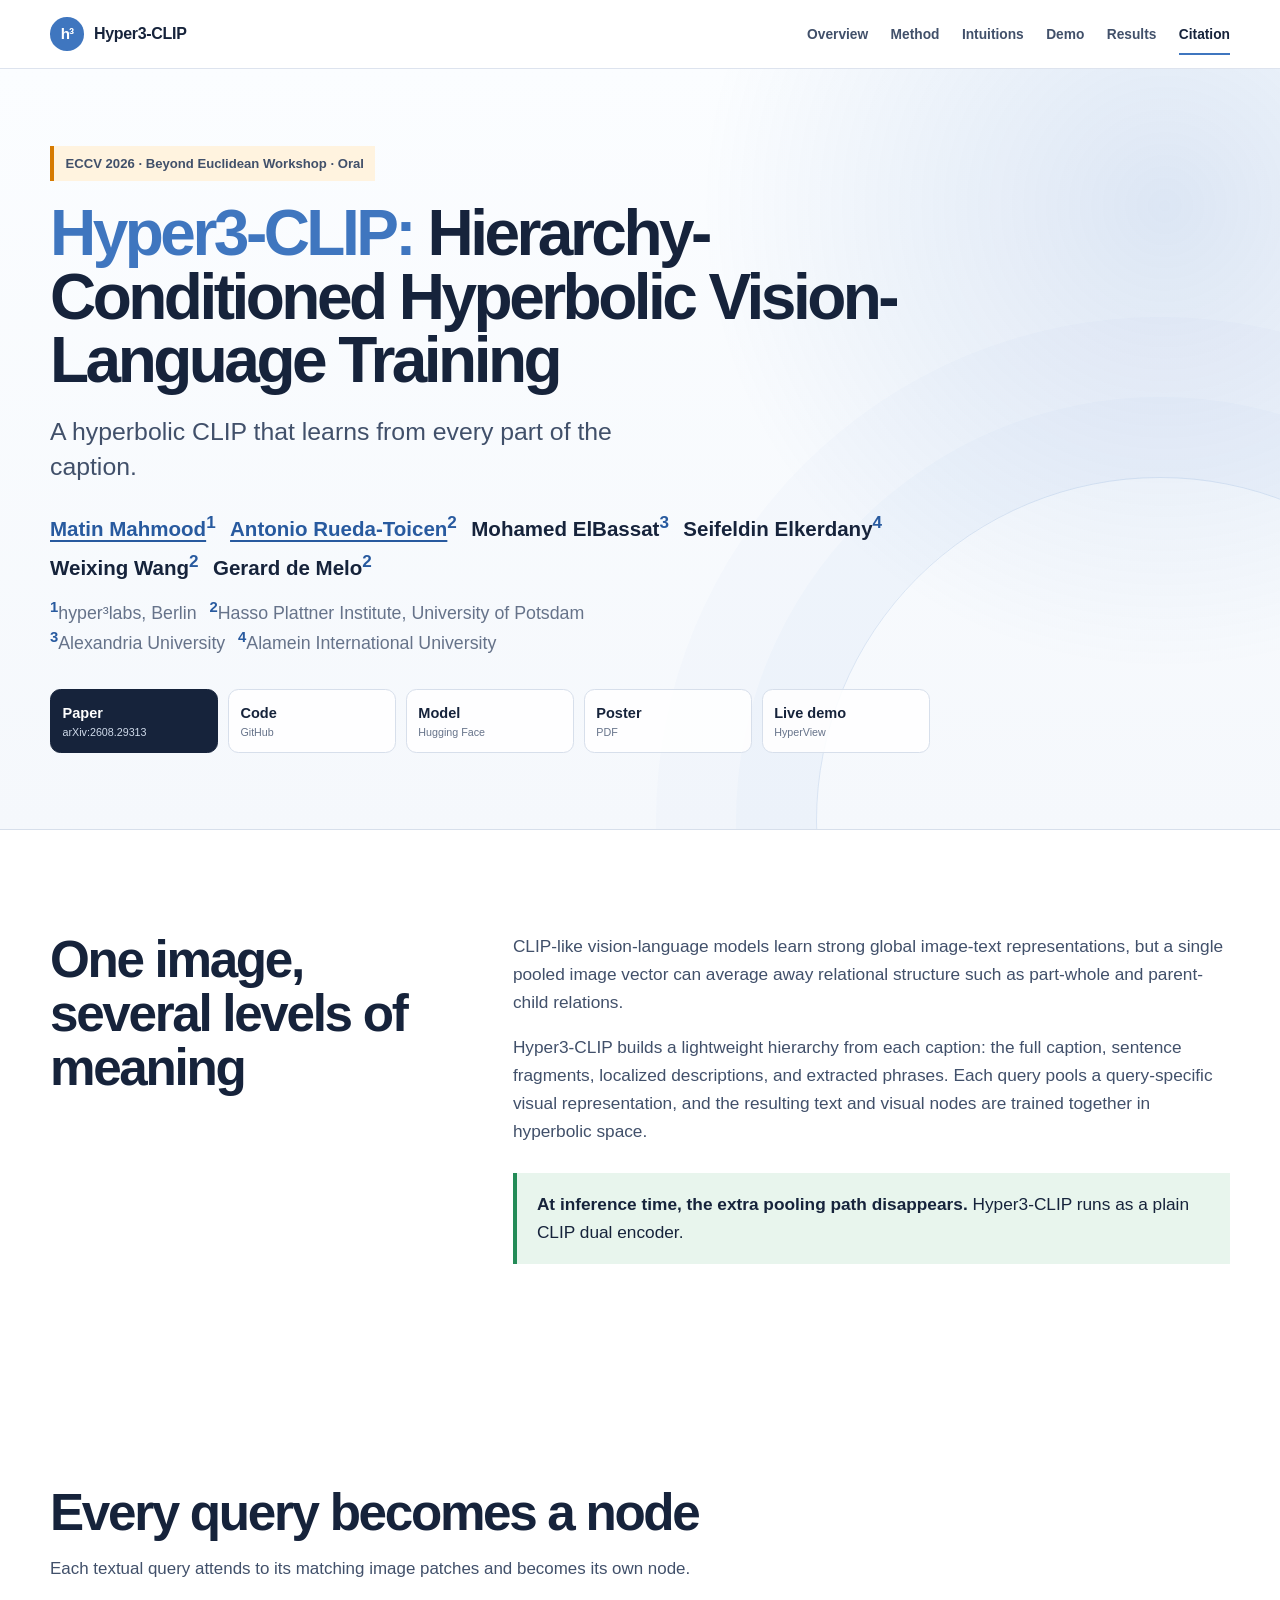
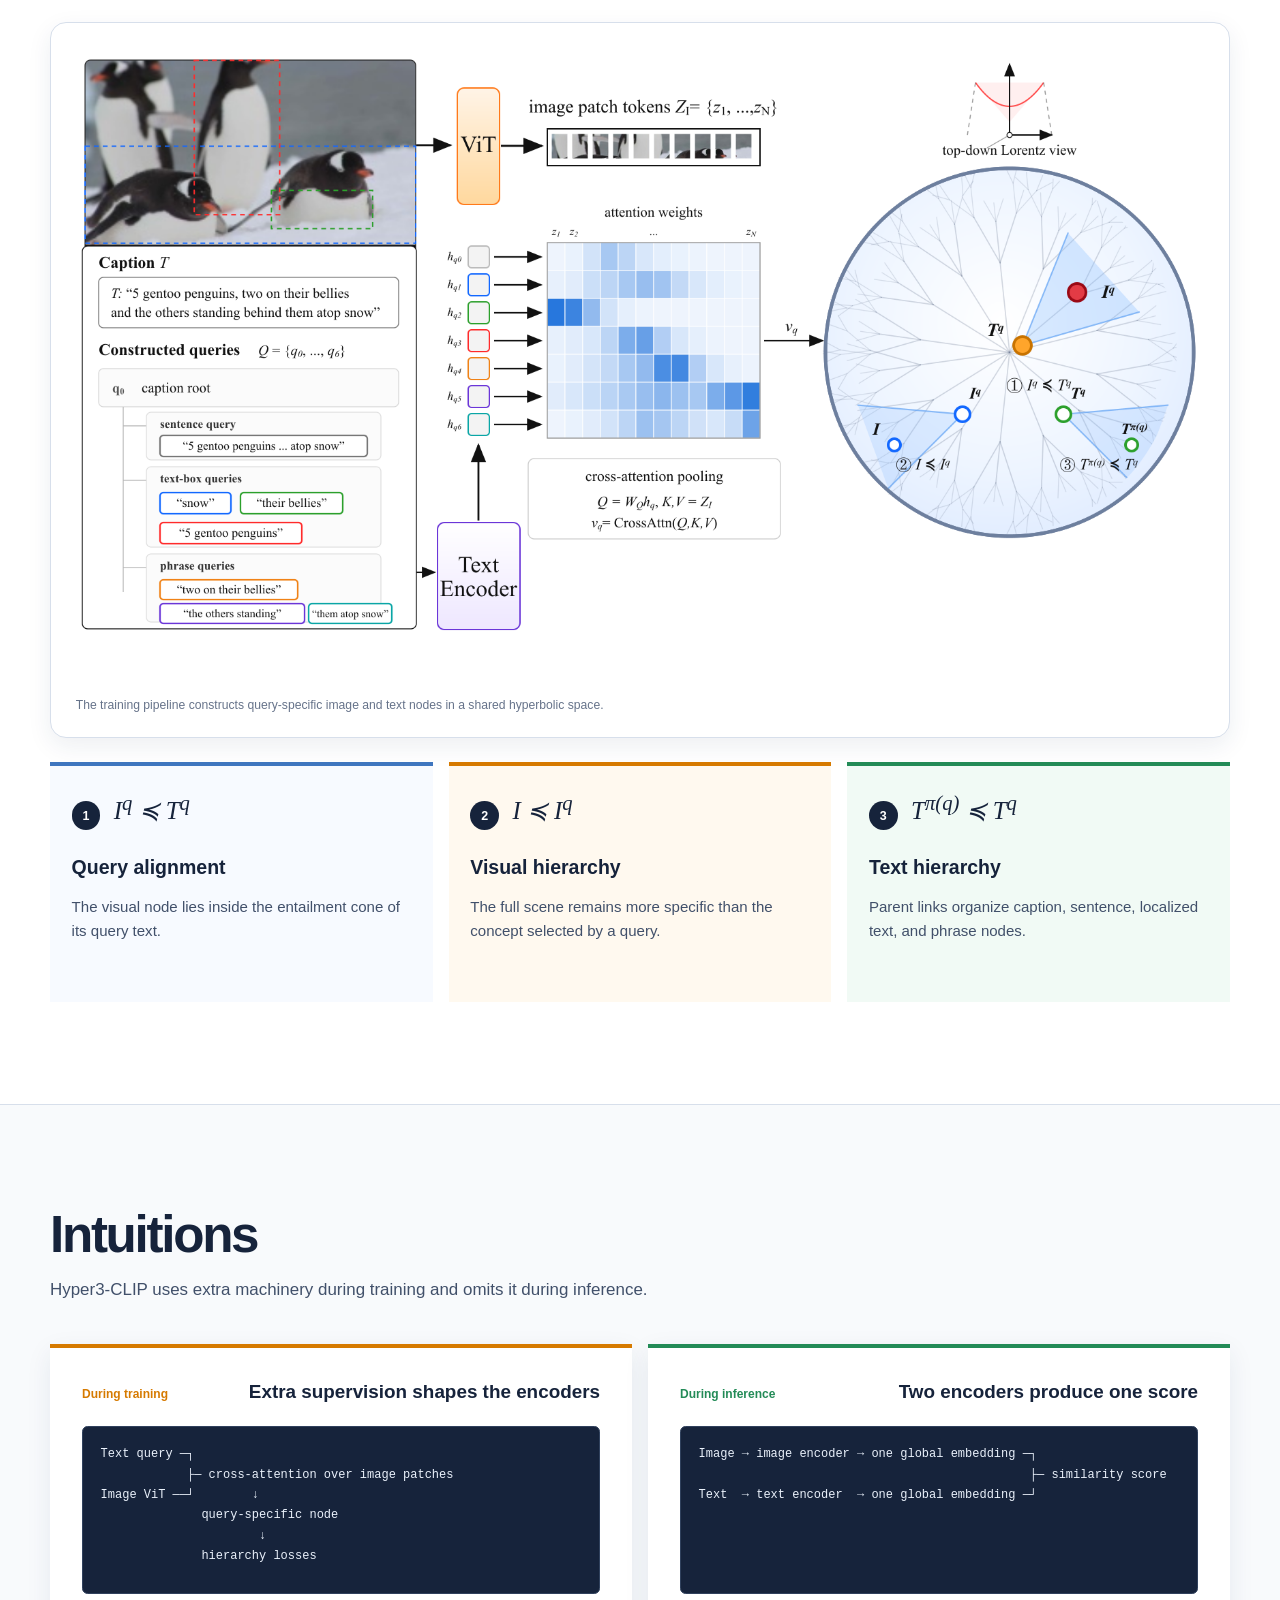
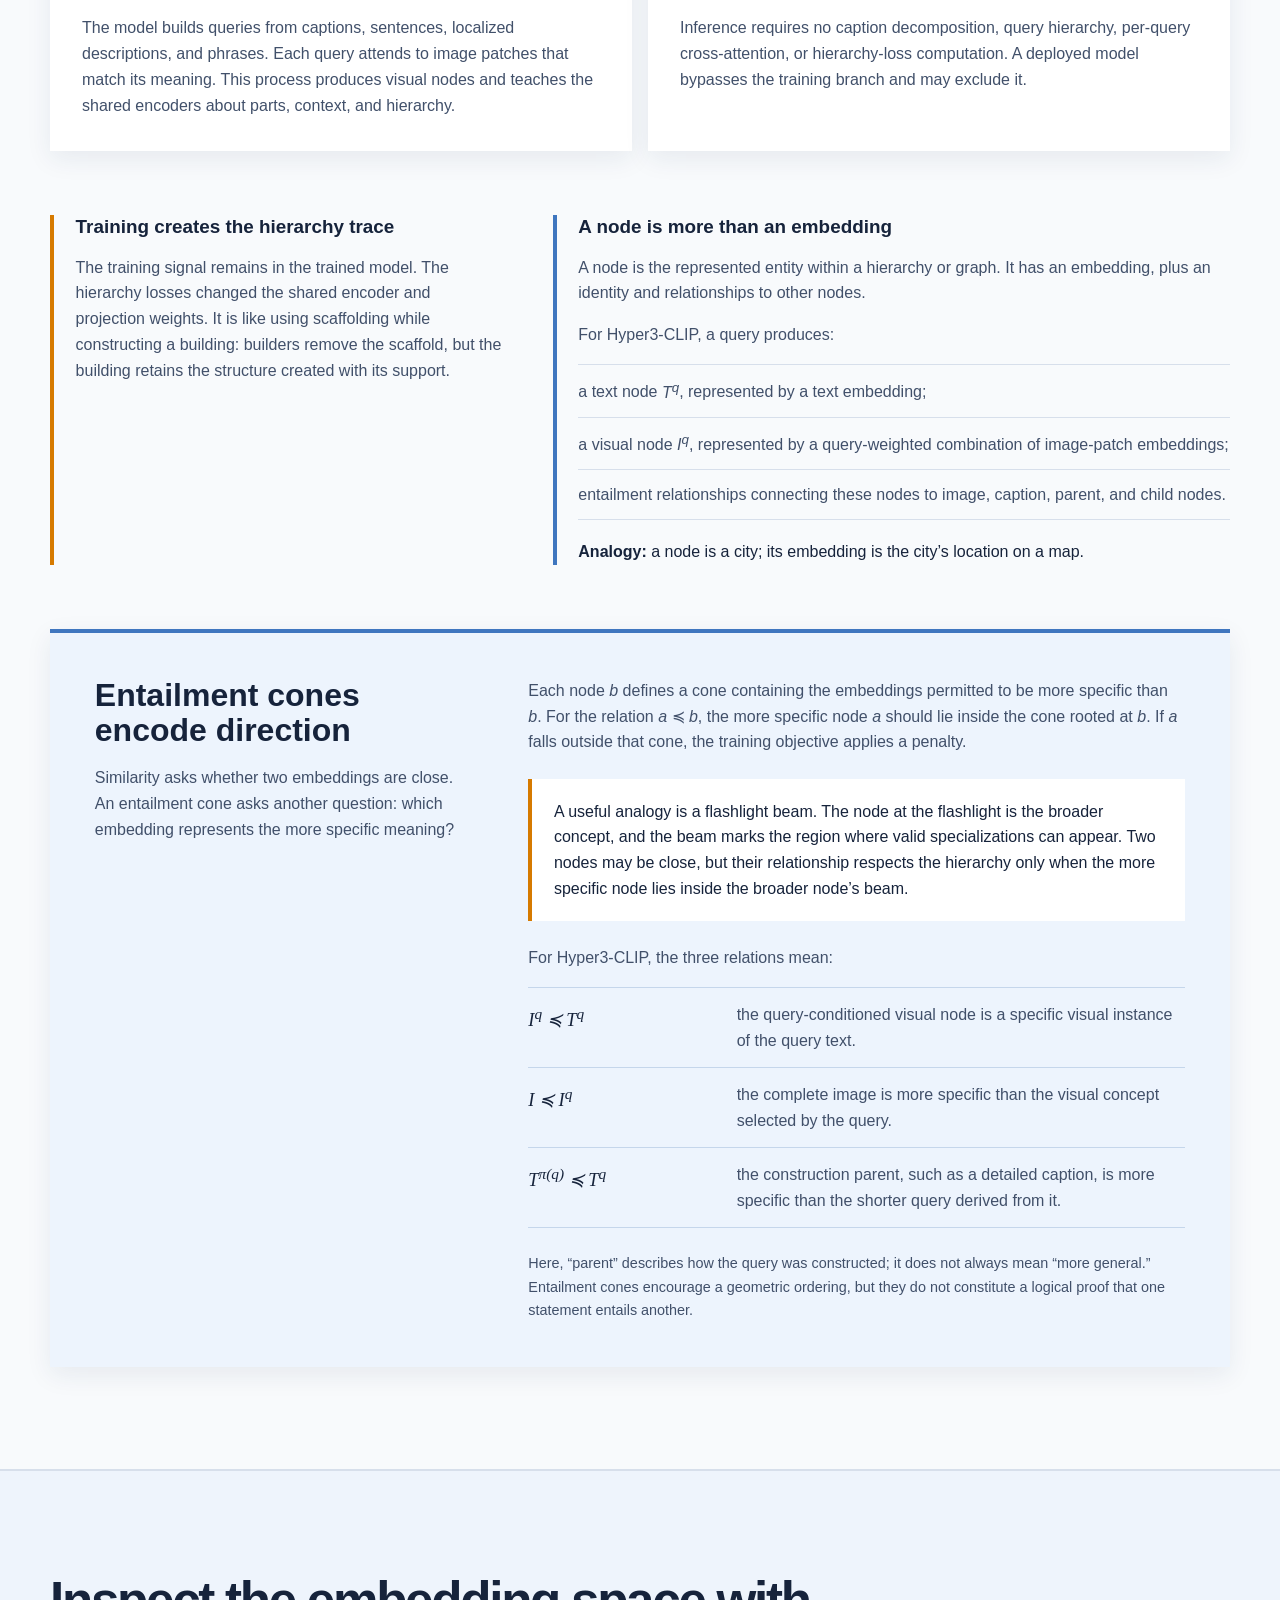
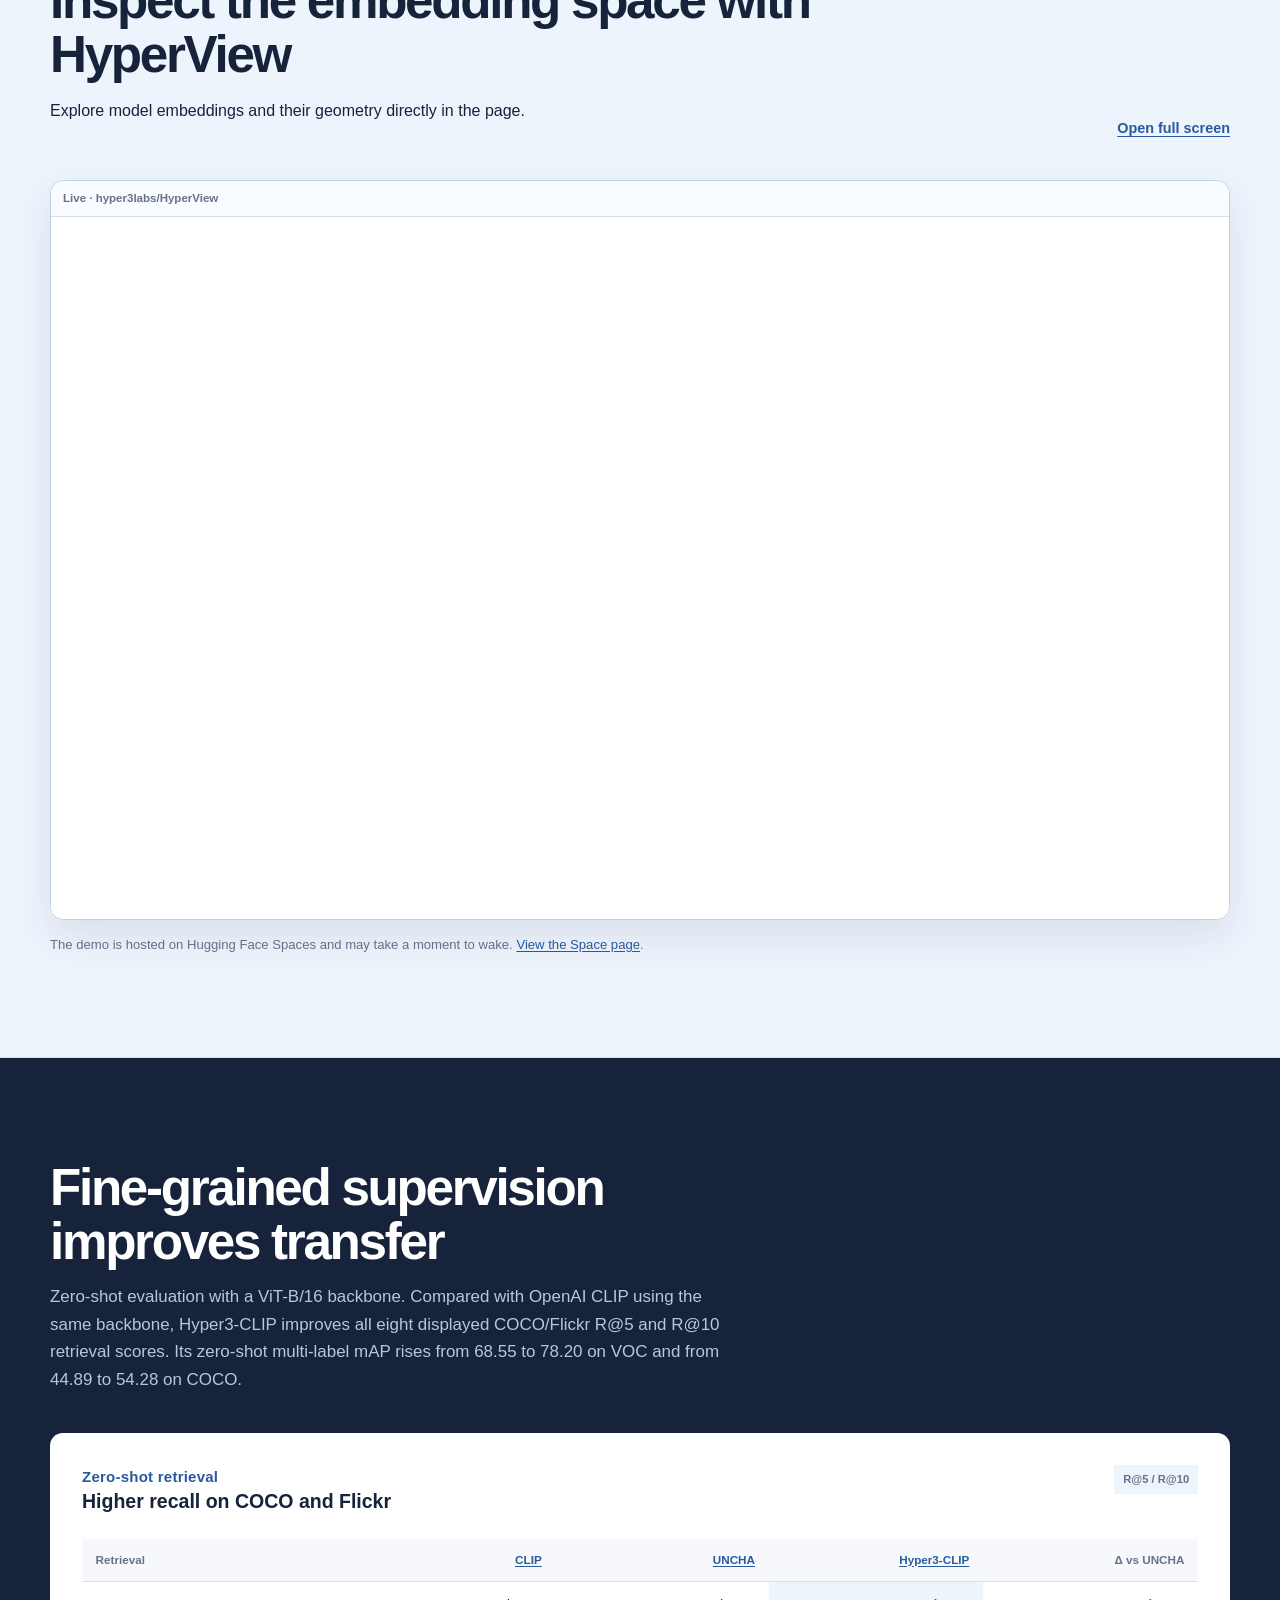
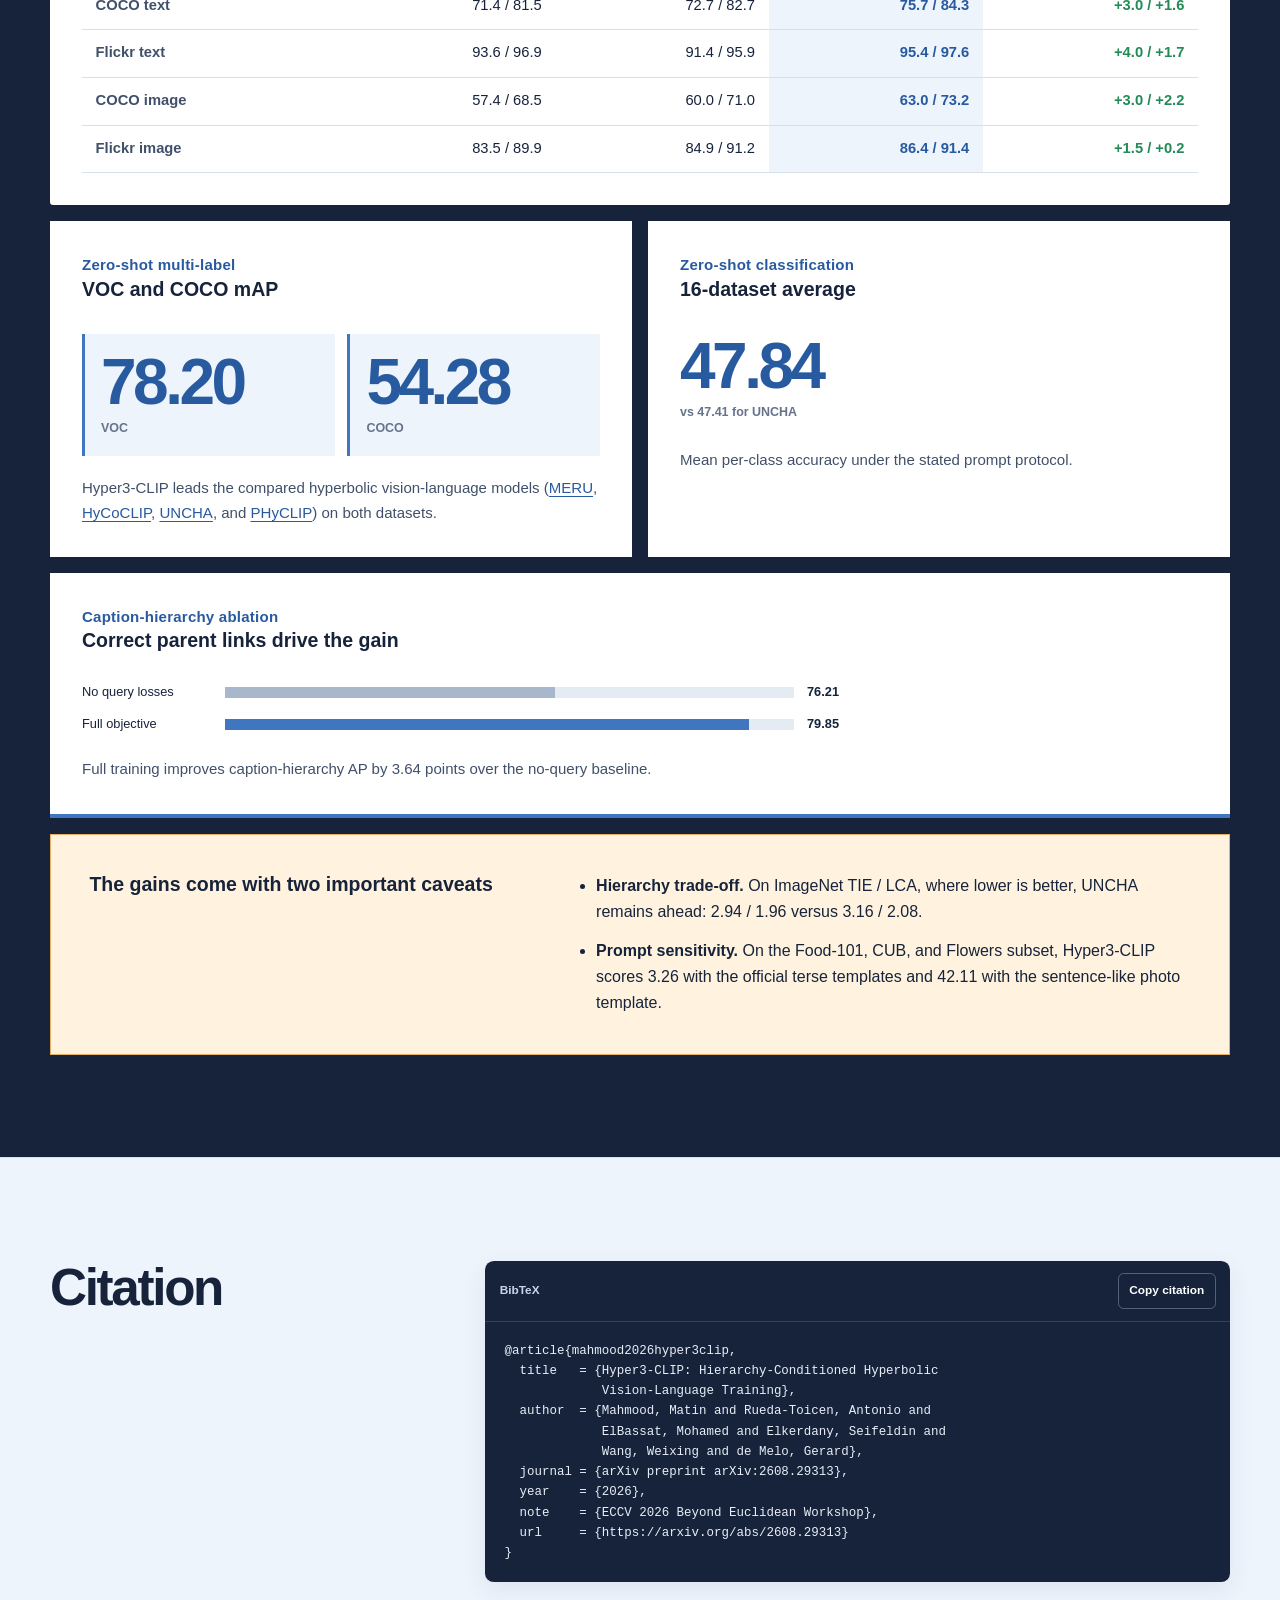
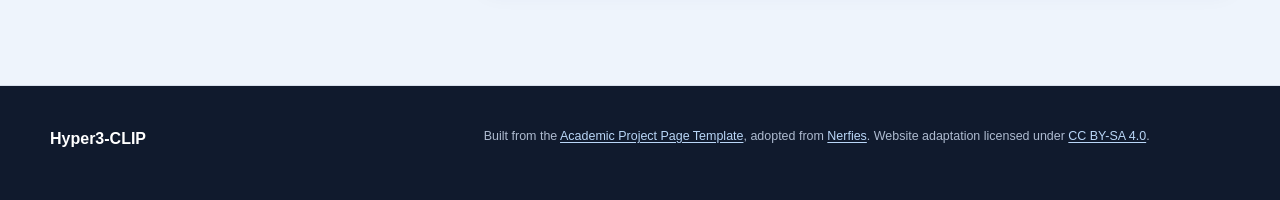
==== commit aa2c1591: "Explain entailment cones in intuitions section" ====
--- a/index.html
+++ b/index.html
@@ -233,6 +233,24 @@
             <p class="analogy"><strong>Analogy:</strong> a node is a city; its embedding is the city’s location on a map.</p>
           </article>
         </div>
+
+        <article class="cone-explainer">
+          <div class="cone-heading">
+            <h3>Entailment cones encode direction</h3>
+            <p>Similarity asks whether two embeddings are close. An entailment cone asks another question: which embedding represents the more specific meaning?</p>
+          </div>
+          <div class="cone-content">
+            <p>Each node <i>b</i> defines a cone containing the embeddings permitted to be more specific than <i>b</i>. For the relation <i>a</i> ≼ <i>b</i>, the more specific node <i>a</i> should lie inside the cone rooted at <i>b</i>. If <i>a</i> falls outside that cone, the training objective applies a penalty.</p>
+            <p class="cone-analogy">A useful analogy is a flashlight beam. The node at the flashlight is the broader concept, and the beam marks the region where valid specializations can appear. Two nodes may be close, but their relationship respects the hierarchy only when the more specific node lies inside the broader node’s beam.</p>
+            <p>For Hyper3-CLIP, the three relations mean:</p>
+            <ul class="cone-relations">
+              <li><span class="cone-formula"><i>I<sup>q</sup> ≼ T<sup>q</sup></i></span><span>the query-conditioned visual node is a specific visual instance of the query text.</span></li>
+              <li><span class="cone-formula"><i>I ≼ I<sup>q</sup></i></span><span>the complete image is more specific than the visual concept selected by the query.</span></li>
+              <li><span class="cone-formula"><i>T<sup>π(q)</sup> ≼ T<sup>q</sup></i></span><span>the construction parent, such as a detailed caption, is more specific than the shorter query derived from it.</span></li>
+            </ul>
+            <p class="cone-caveat">Here, “parent” describes how the query was constructed; it does not always mean “more general.” Entailment cones encourage a geometric ordering, but they do not constitute a logical proof that one statement entails another.</p>
+          </div>
+        </article>
       </div>
     </section>
 
--- a/static/css/index.css
+++ b/static/css/index.css
@@ -639,6 +639,72 @@
   color: var(--ink) !important;
 }
 
+.cone-explainer {
+  display: grid;
+  grid-template-columns: minmax(220px, 0.72fr) minmax(0, 1.28fr);
+  gap: clamp(2rem, 5vw, 5rem);
+  margin-top: clamp(2.5rem, 5vw, 4.5rem);
+  padding: clamp(1.5rem, 3.5vw, 3rem);
+  border-top: 4px solid var(--blue);
+  background: #edf4fd;
+  box-shadow: var(--shadow-small);
+}
+
+.cone-heading h3 {
+  margin: 0 0 1rem;
+  font-size: clamp(1.45rem, 2.5vw, 2rem);
+  line-height: 1.12;
+}
+
+.cone-heading p,
+.cone-content p,
+.cone-relations li {
+  color: var(--ink-soft);
+}
+
+.cone-heading p,
+.cone-content > p:first-child {
+  margin-top: 0;
+}
+
+.cone-analogy {
+  margin: 1.5rem 0;
+  padding: 1.2rem 1.35rem;
+  border-left: 4px solid var(--orange);
+  color: var(--ink) !important;
+  background: var(--paper);
+}
+
+.cone-relations {
+  margin: 1rem 0 1.5rem;
+  padding: 0;
+  list-style: none;
+}
+
+.cone-relations li {
+  display: grid;
+  grid-template-columns: minmax(150px, 0.42fr) minmax(0, 1fr);
+  gap: 1.25rem;
+  padding: 0.85rem 0;
+  border-top: 1px solid #c5d6eb;
+}
+
+.cone-relations li:last-child {
+  border-bottom: 1px solid #c5d6eb;
+}
+
+.cone-formula {
+  color: var(--ink);
+  font-family: Georgia, "Times New Roman", serif;
+  font-size: 1.15rem;
+  white-space: nowrap;
+}
+
+.cone-caveat {
+  margin-bottom: 0;
+  font-size: 0.9rem;
+}
+
 .section-heading--light h2 {
   color: var(--paper);
 }
@@ -968,6 +1034,7 @@
   .relation-grid,
   .intuition-paths,
   .intuition-details,
+  .cone-explainer,
   .results-layout {
     grid-template-columns: 1fr;
   }
@@ -1003,6 +1070,11 @@
 
   .affiliations {
     display: grid;
+  }
+
+  .cone-relations li {
+    grid-template-columns: 1fr;
+    gap: 0.35rem;
   }
 
   .paired-stat {
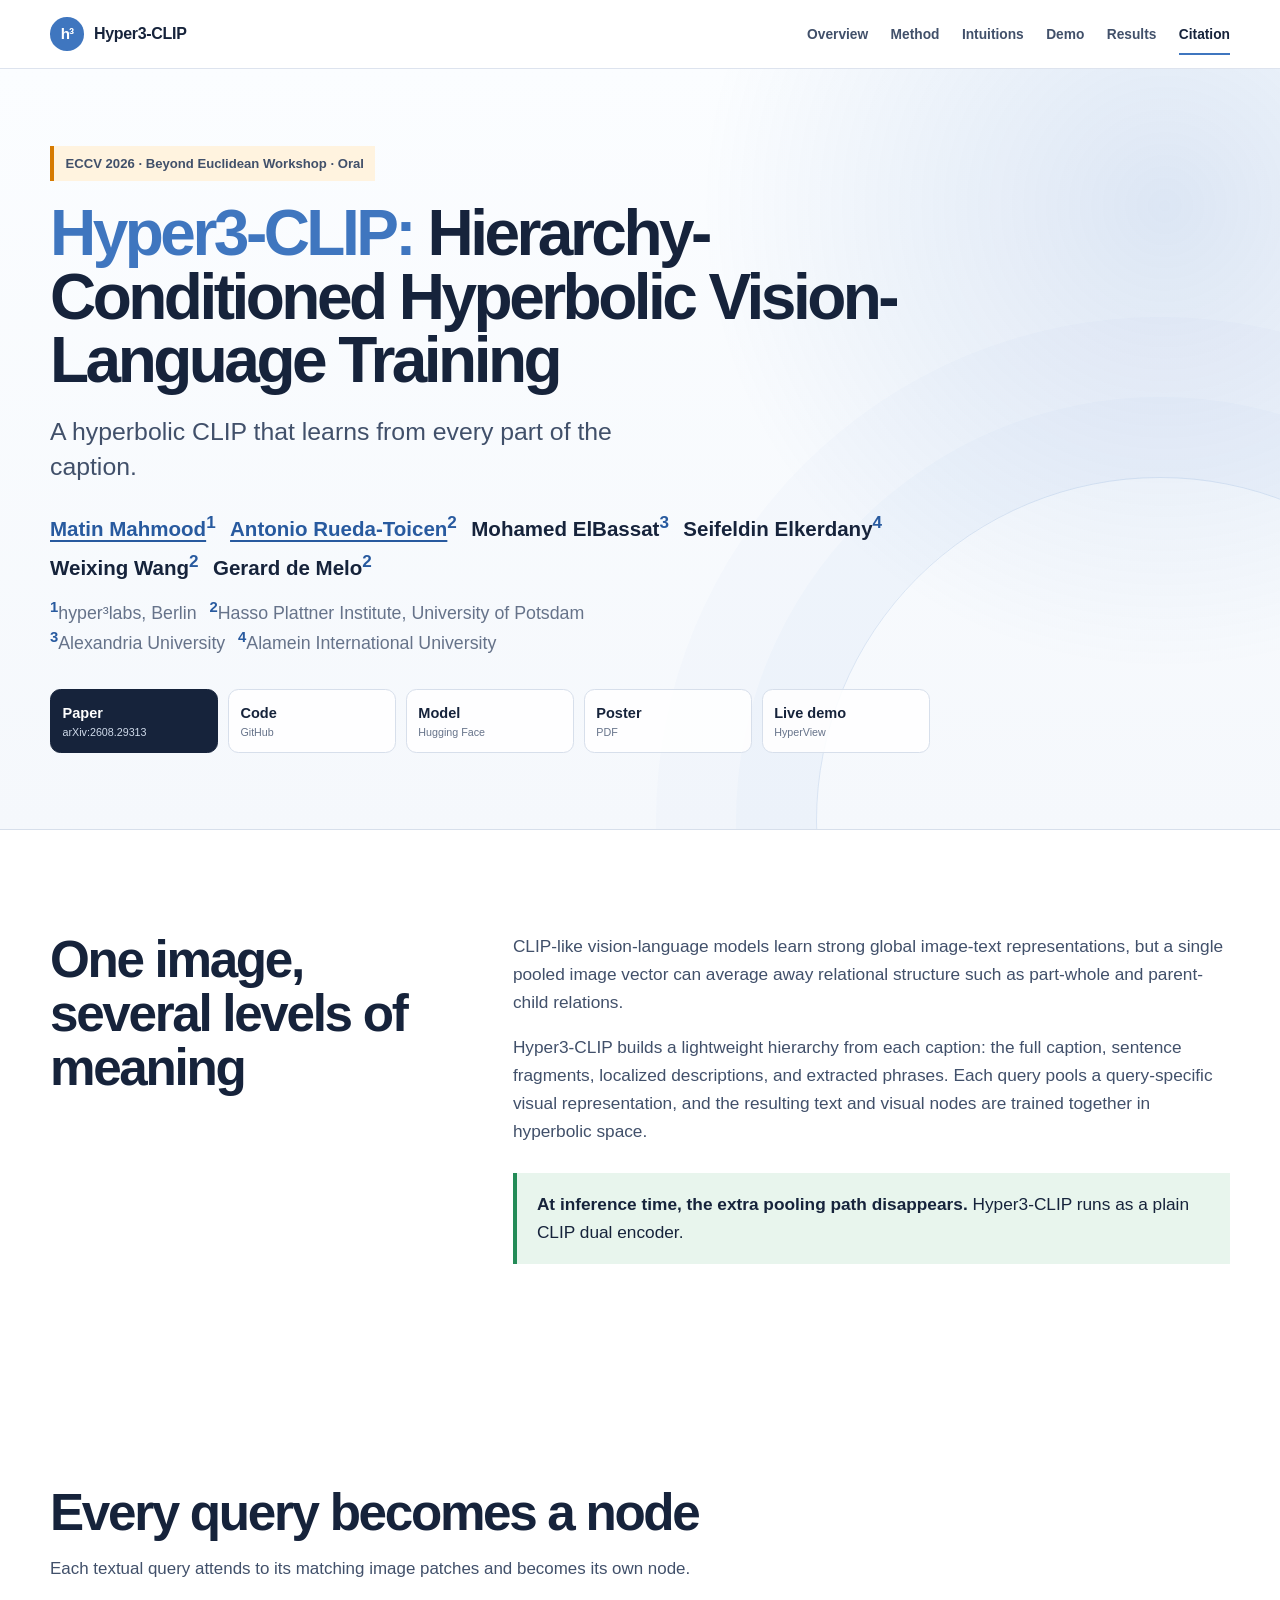
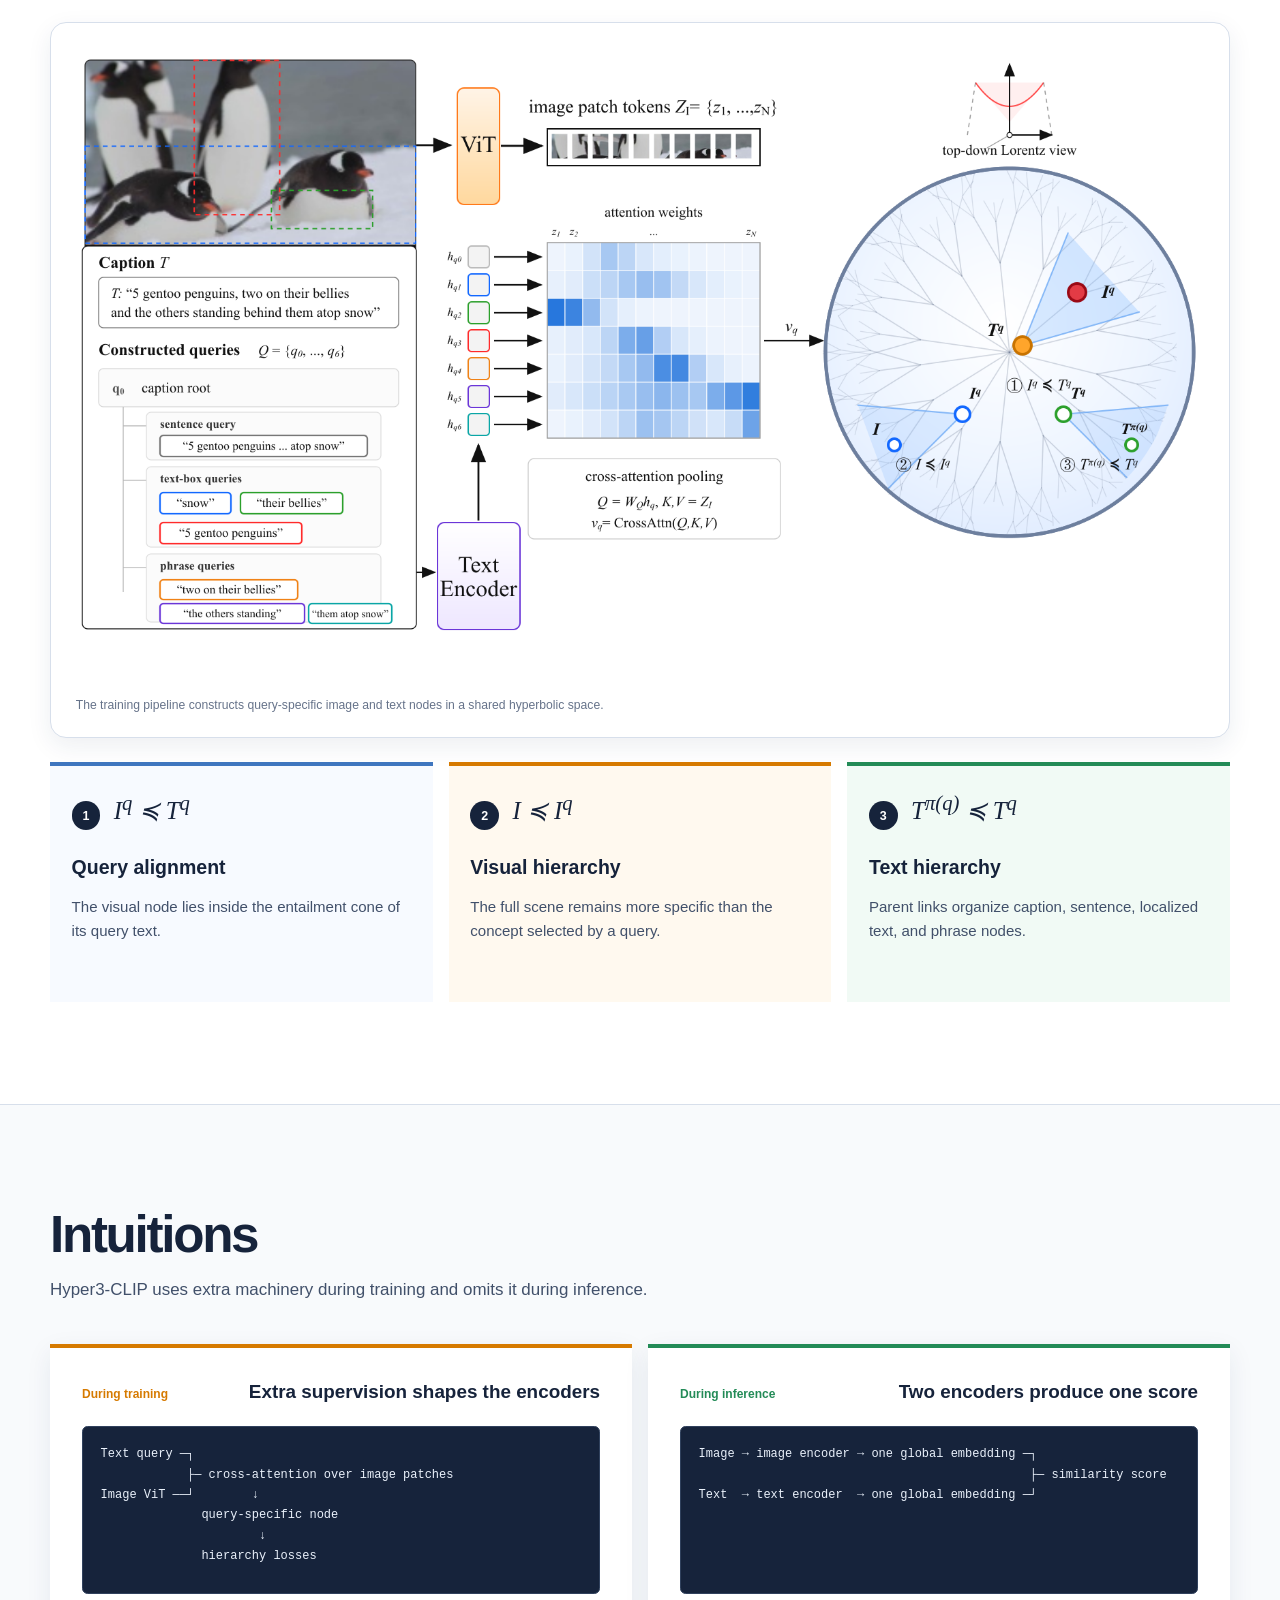
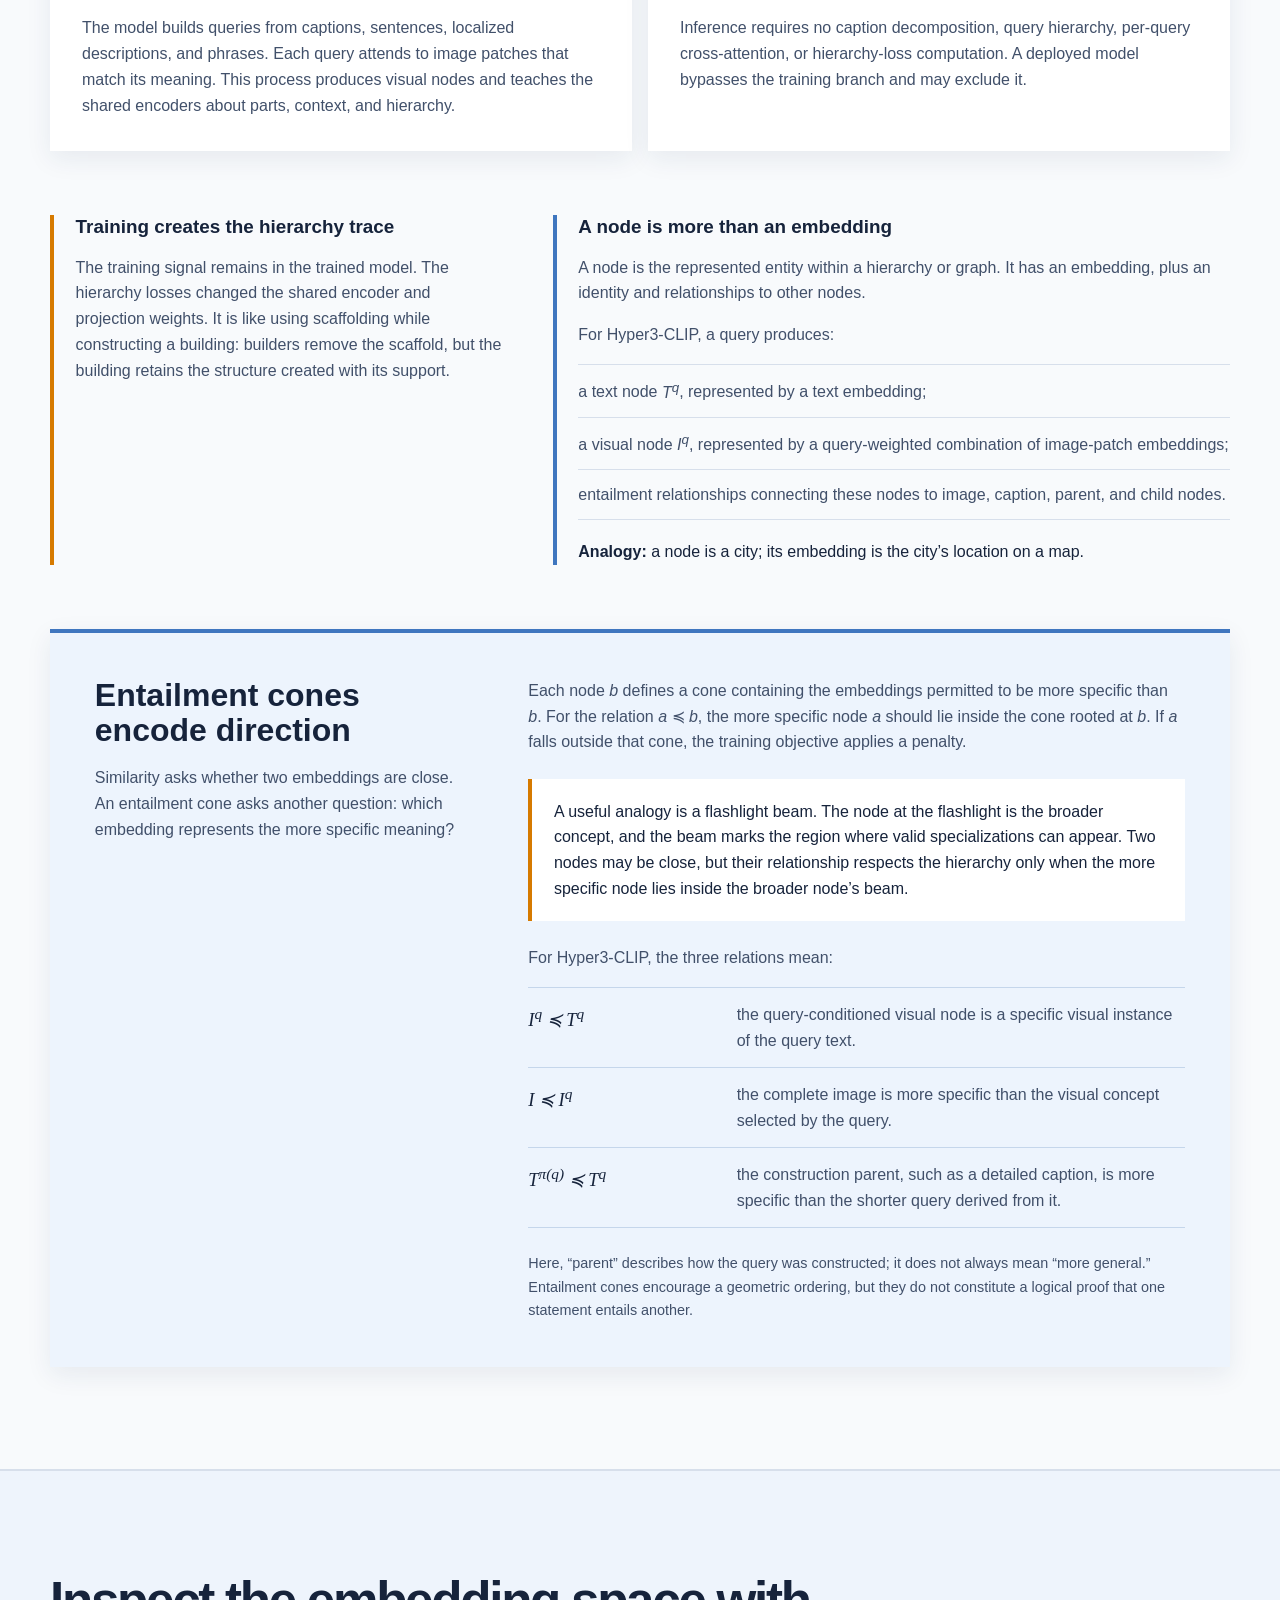
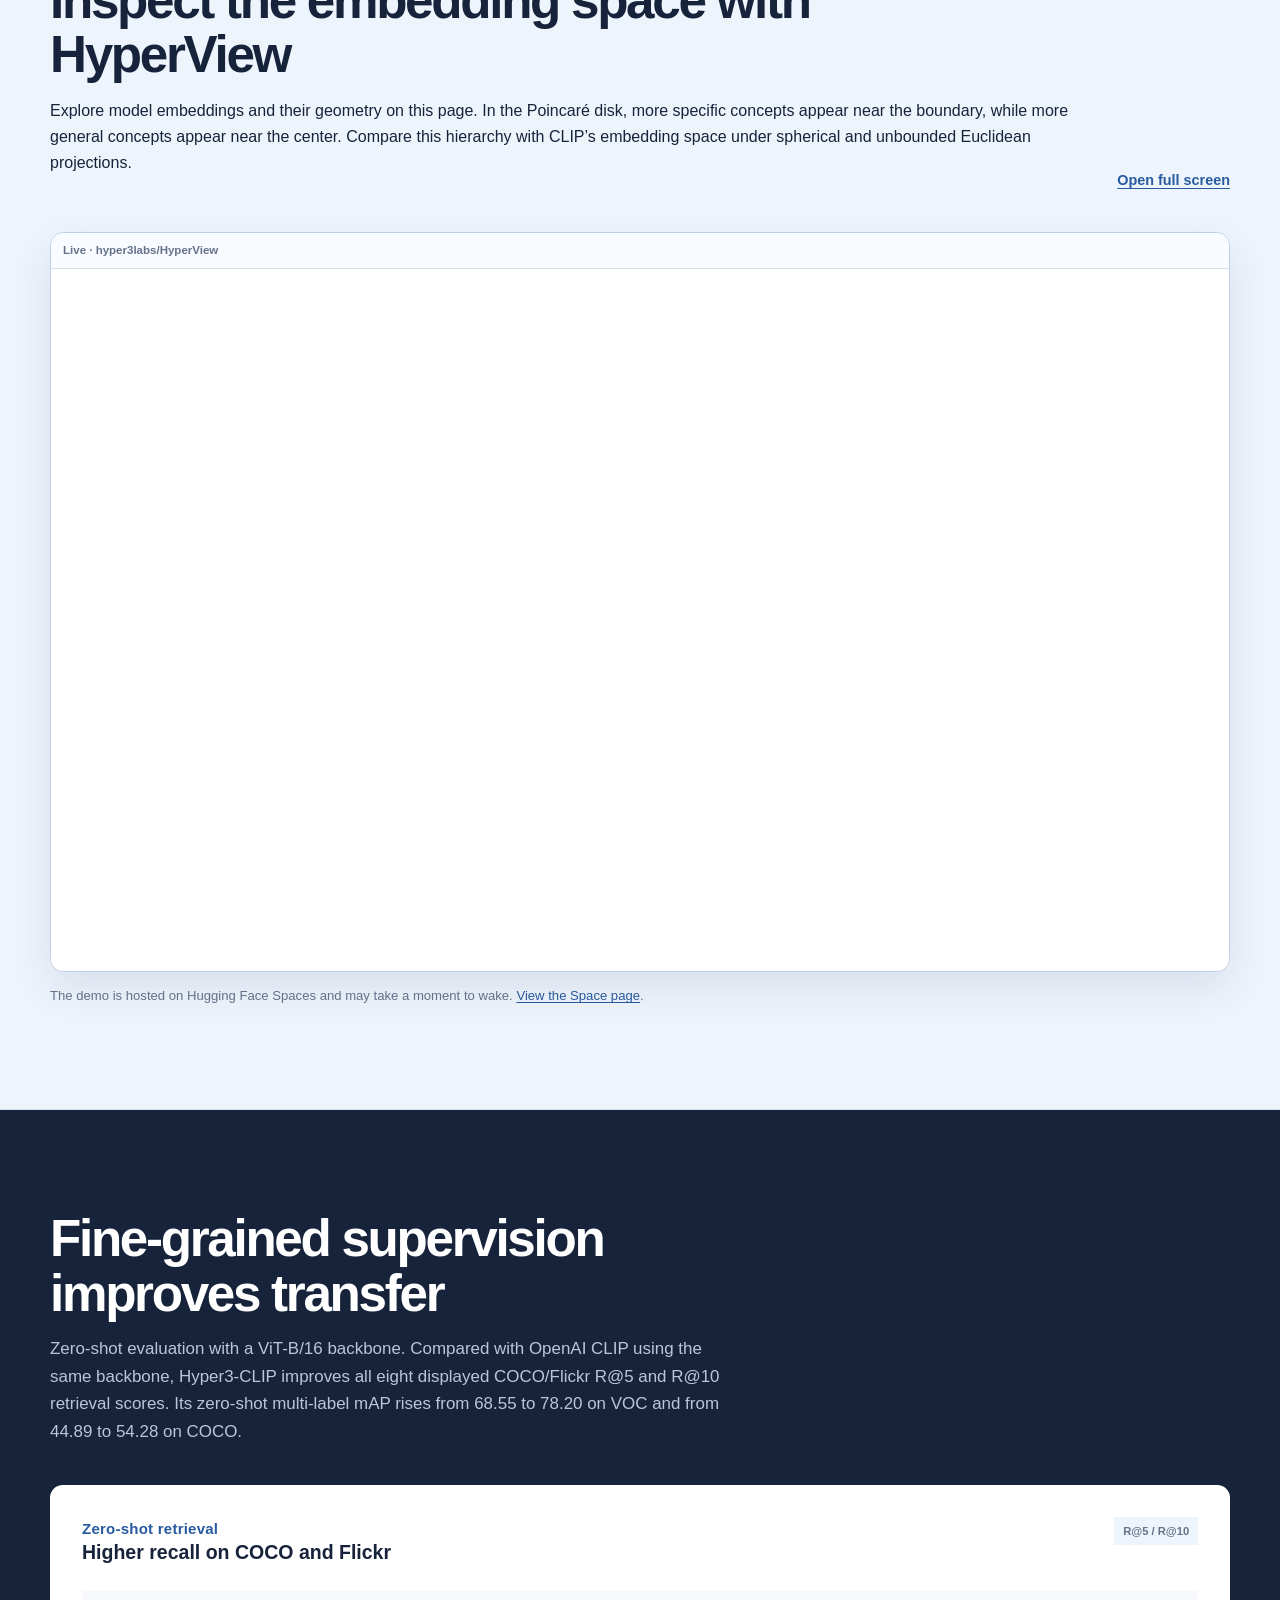
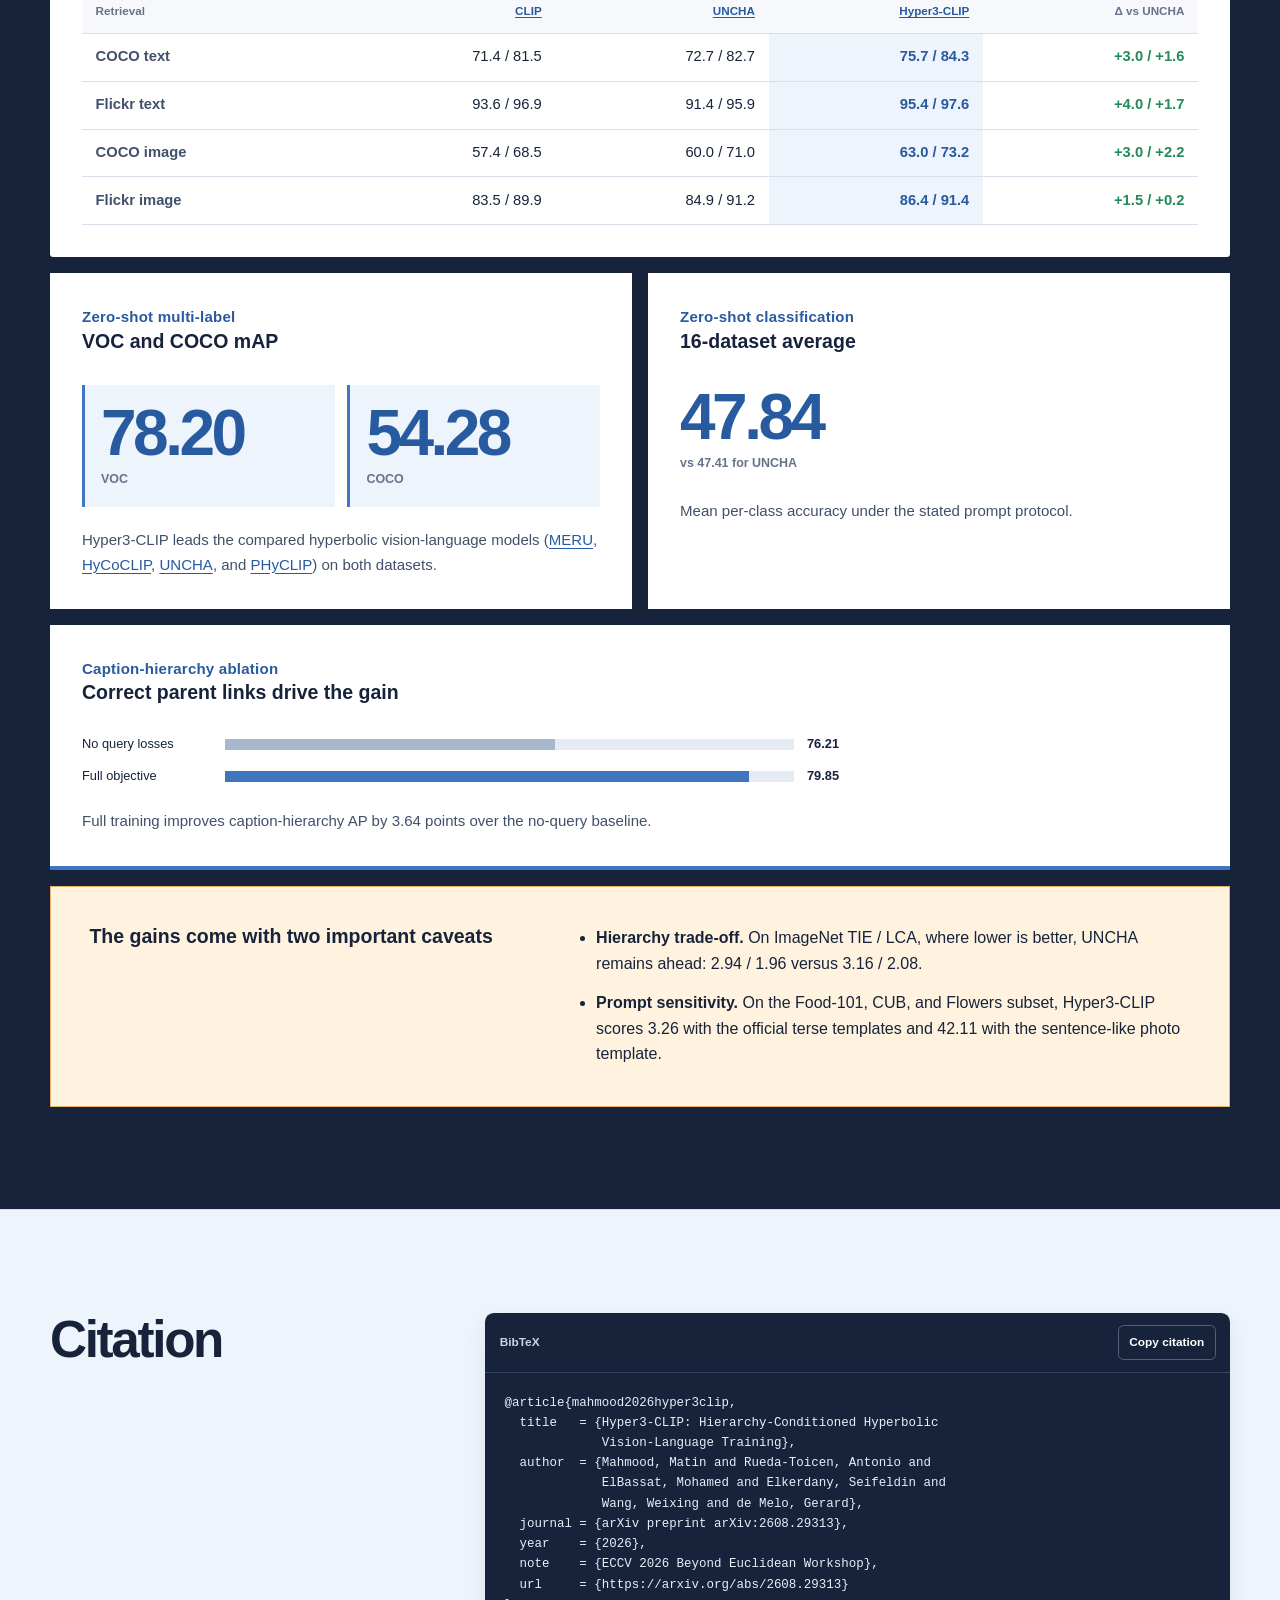
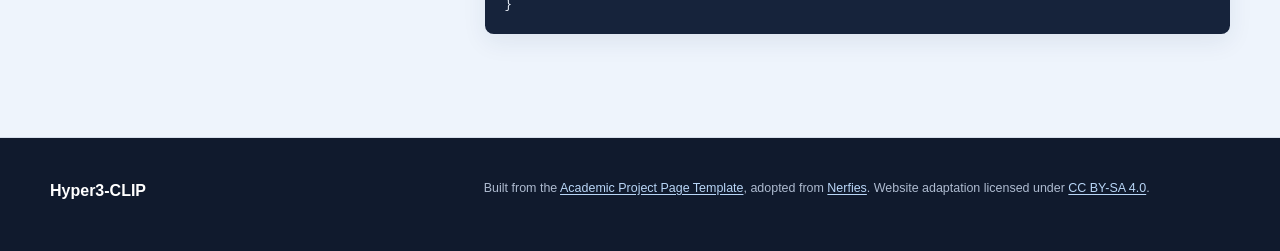
==== commit 34287b36: "Expand HyperView geometry explanation" ====
--- a/index.html
+++ b/index.html
@@ -11,14 +11,14 @@
   <meta name="author" content="Matin Mahmood, Antonio Rueda-Toicen, Mohamed ElBassat, Seifeldin Elkerdany, Weixing Wang, Gerard de Melo">
   <meta name="robots" content="index, follow">
   <meta name="theme-color" content="#16233b">
-  <link rel="canonical" href="https://hyper3labs.github.io/hyper3clip.github.io/">
+  <link rel="canonical" href="https://hyper3labs.github.io/hyper3clip-eccv/">
 
   <meta property="og:type" content="article">
   <meta property="og:site_name" content="hyper³labs">
   <meta property="og:title" content="Hyper3-CLIP: Hierarchy-Conditioned Hyperbolic Vision-Language Training">
   <meta property="og:description" content="A hyperbolic CLIP that learns from every part of the caption.">
-  <meta property="og:url" content="https://hyper3labs.github.io/hyper3clip.github.io/">
-  <meta property="og:image" content="https://hyper3labs.github.io/hyper3clip.github.io/static/images/social_preview.png">
+  <meta property="og:url" content="https://hyper3labs.github.io/hyper3clip-eccv/">
+  <meta property="og:image" content="https://hyper3labs.github.io/hyper3clip-eccv/static/images/social_preview.png">
   <meta property="og:image:width" content="1200">
   <meta property="og:image:height" content="630">
   <meta property="og:image:alt" content="Hyper3-CLIP title and query-conditioned penguin hierarchy">
@@ -28,7 +28,7 @@
   <meta name="twitter:card" content="summary_large_image">
   <meta name="twitter:title" content="Hyper3-CLIP">
   <meta name="twitter:description" content="A hyperbolic CLIP that learns from every part of the caption.">
-  <meta name="twitter:image" content="https://hyper3labs.github.io/hyper3clip.github.io/static/images/social_preview.png">
+  <meta name="twitter:image" content="https://hyper3labs.github.io/hyper3clip-eccv/static/images/social_preview.png">
 
   <meta name="citation_title" content="Hyper3-CLIP: Hierarchy-Conditioned Hyperbolic Vision-Language Training">
   <meta name="citation_author" content="Mahmood, Matin">
@@ -53,8 +53,8 @@
     "headline": "Hyper3-CLIP: Hierarchy-Conditioned Hyperbolic Vision-Language Training",
     "description": "A hierarchy-conditioned hyperbolic vision-language model with query-conditioned visual pooling.",
     "datePublished": "2026-08-29",
-    "url": "https://hyper3labs.github.io/hyper3clip.github.io/",
-    "image": "https://hyper3labs.github.io/hyper3clip.github.io/static/images/social_preview.png",
+    "url": "https://hyper3labs.github.io/hyper3clip-eccv/",
+    "image": "https://hyper3labs.github.io/hyper3clip-eccv/static/images/social_preview.png",
     "sameAs": "https://arxiv.org/abs/2608.29313",
     "isAccessibleForFree": true,
     "author": [
@@ -259,7 +259,7 @@
         <div class="section-heading section-heading--with-action">
           <div>
             <h2>Inspect the embedding space with HyperView</h2>
-            <p>Explore model embeddings and their geometry directly in the page.</p>
+            <p>Explore model embeddings and their geometry on this page. In the Poincaré disk, more specific concepts appear near the boundary, while more general concepts appear near the center. Compare this hierarchy with CLIP’s embedding space under spherical and unbounded Euclidean projections.</p>
           </div>
           <a class="text-link" href="https://hyper3labs-hyperview.hf.space/" target="_blank" rel="noopener noreferrer">Open full screen</a>
         </div>
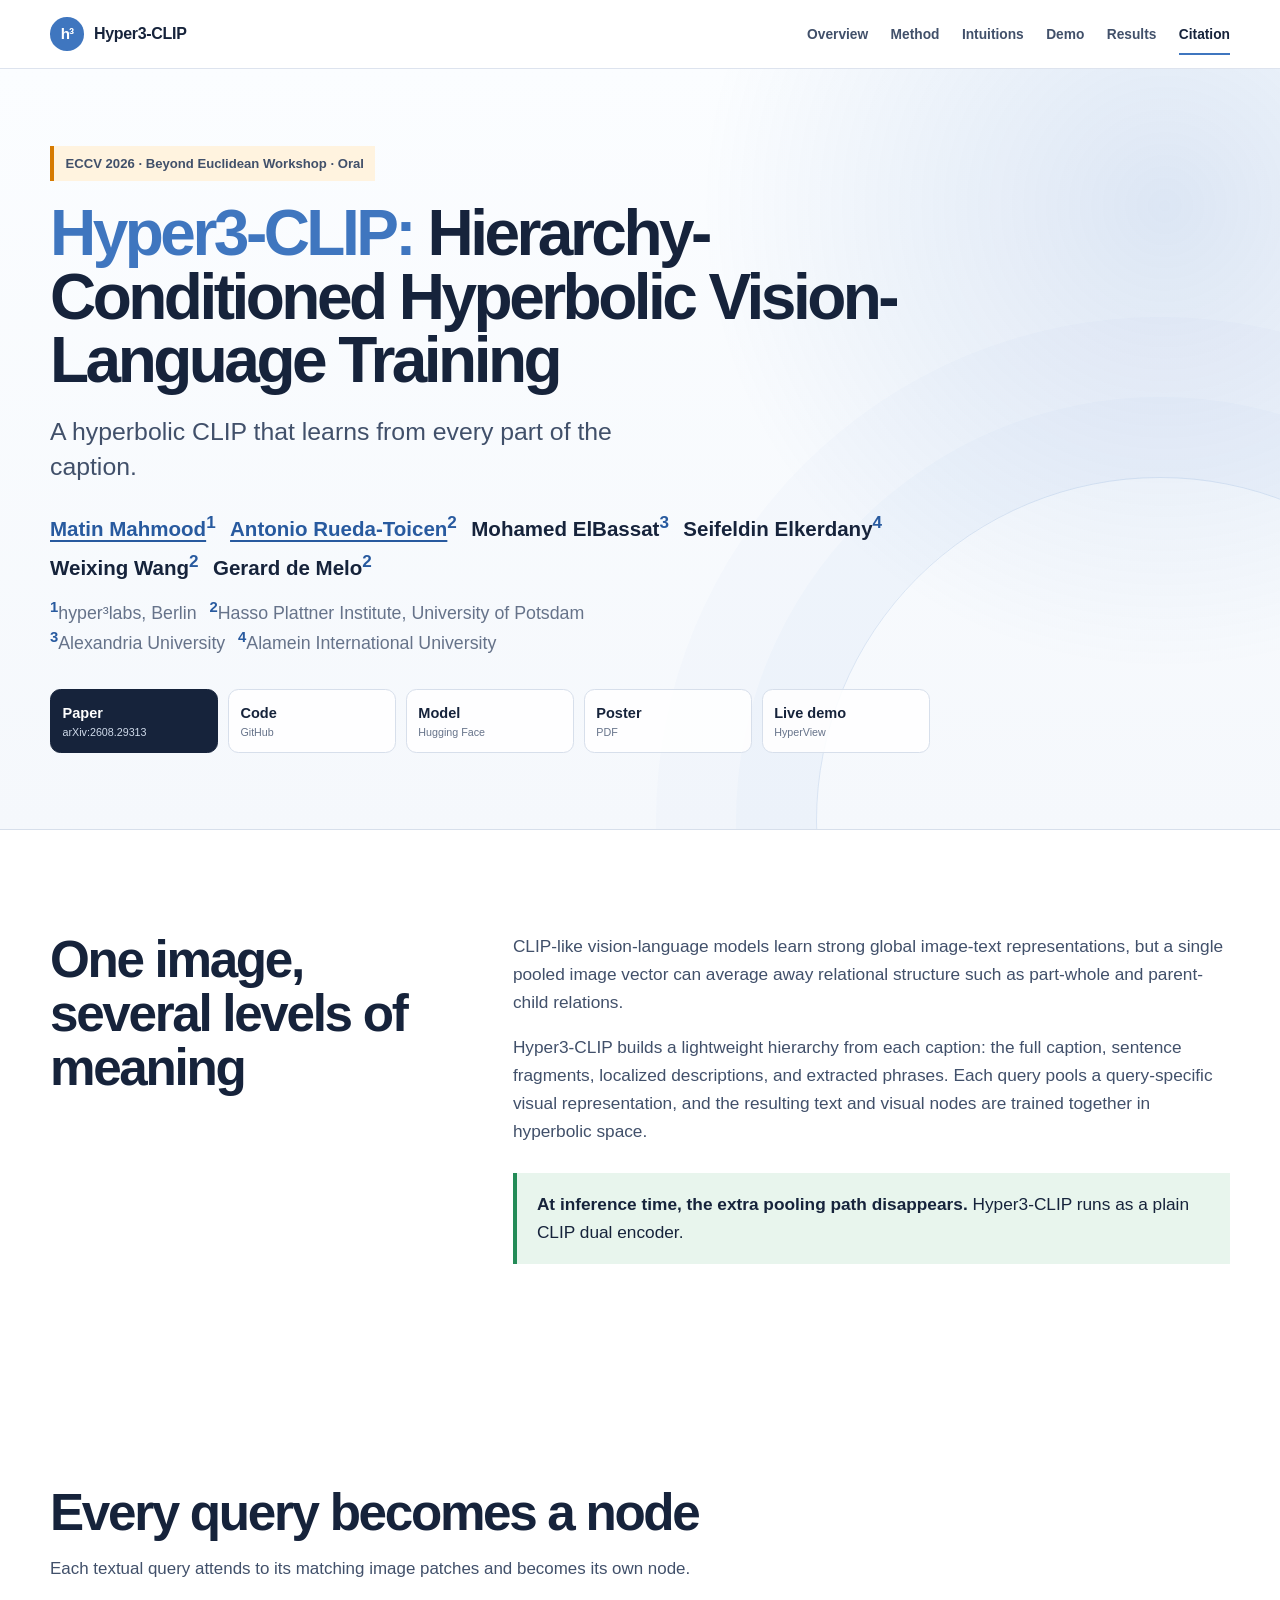
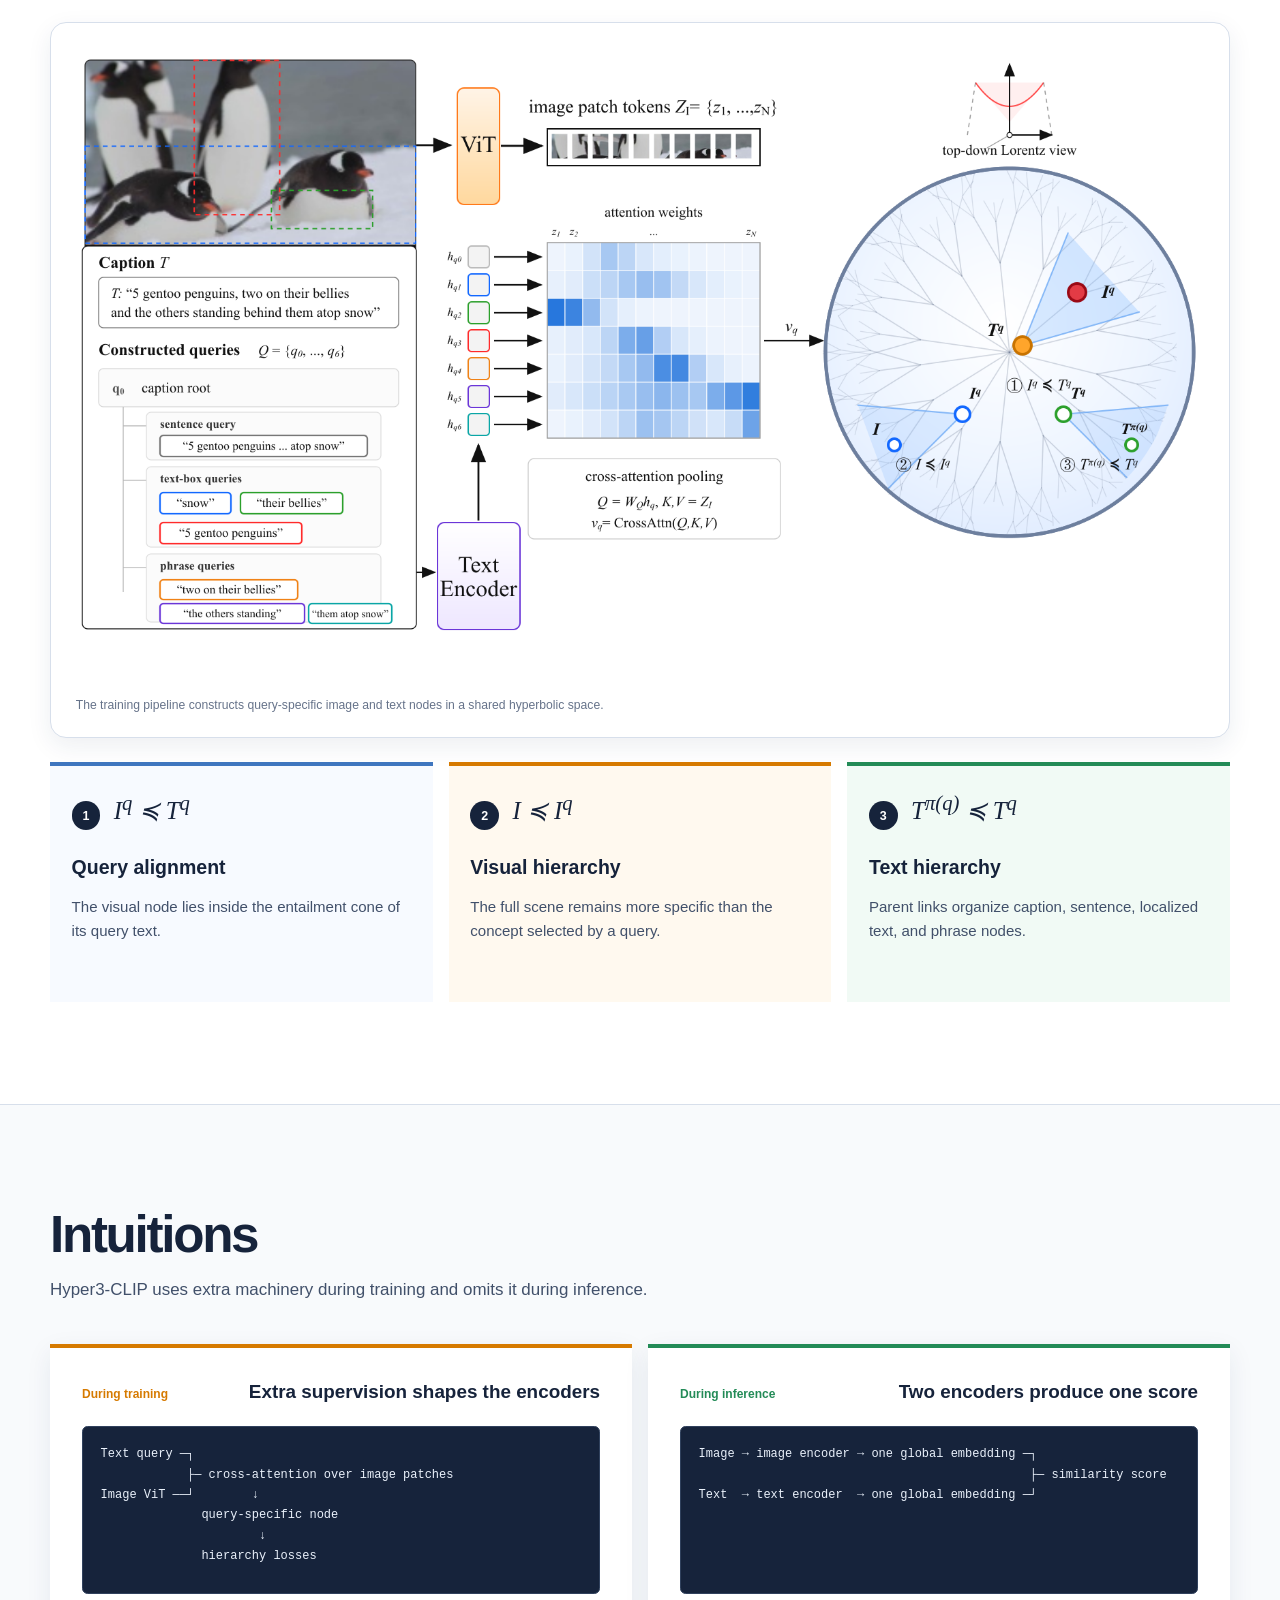
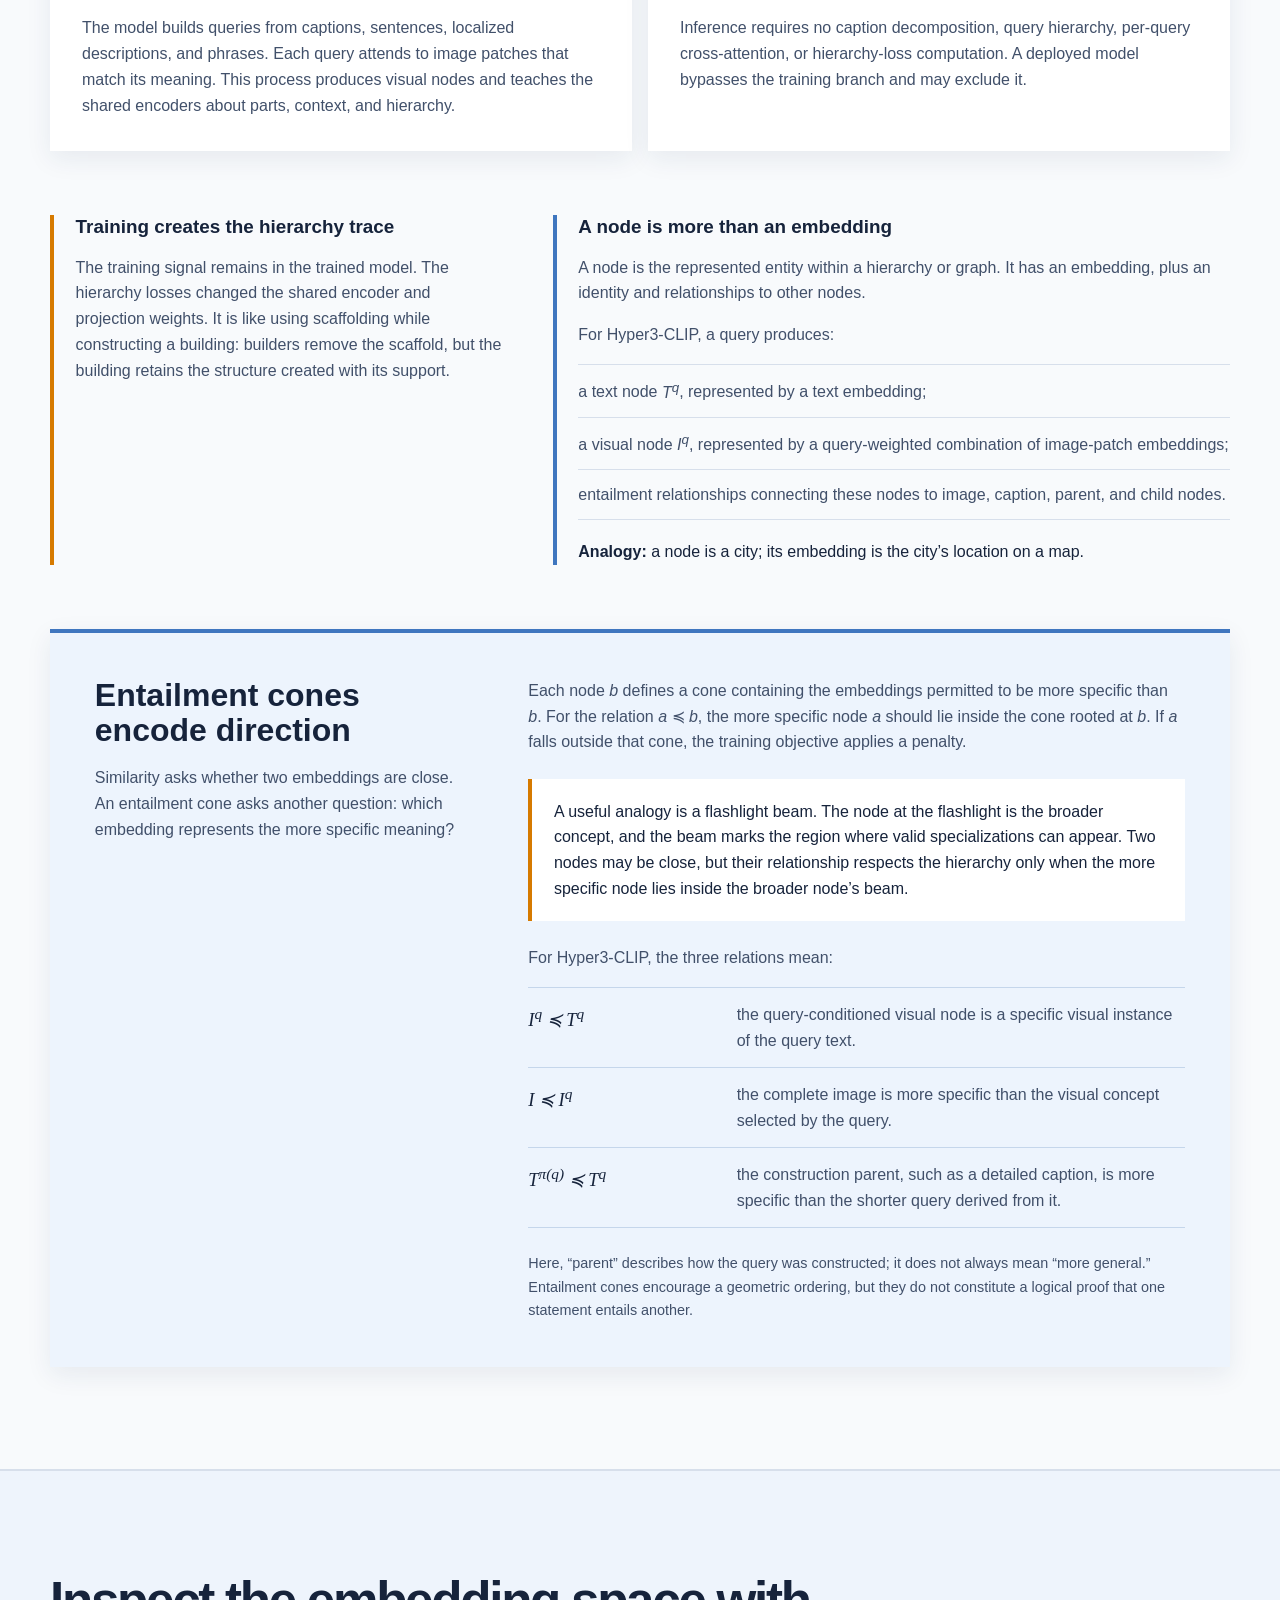
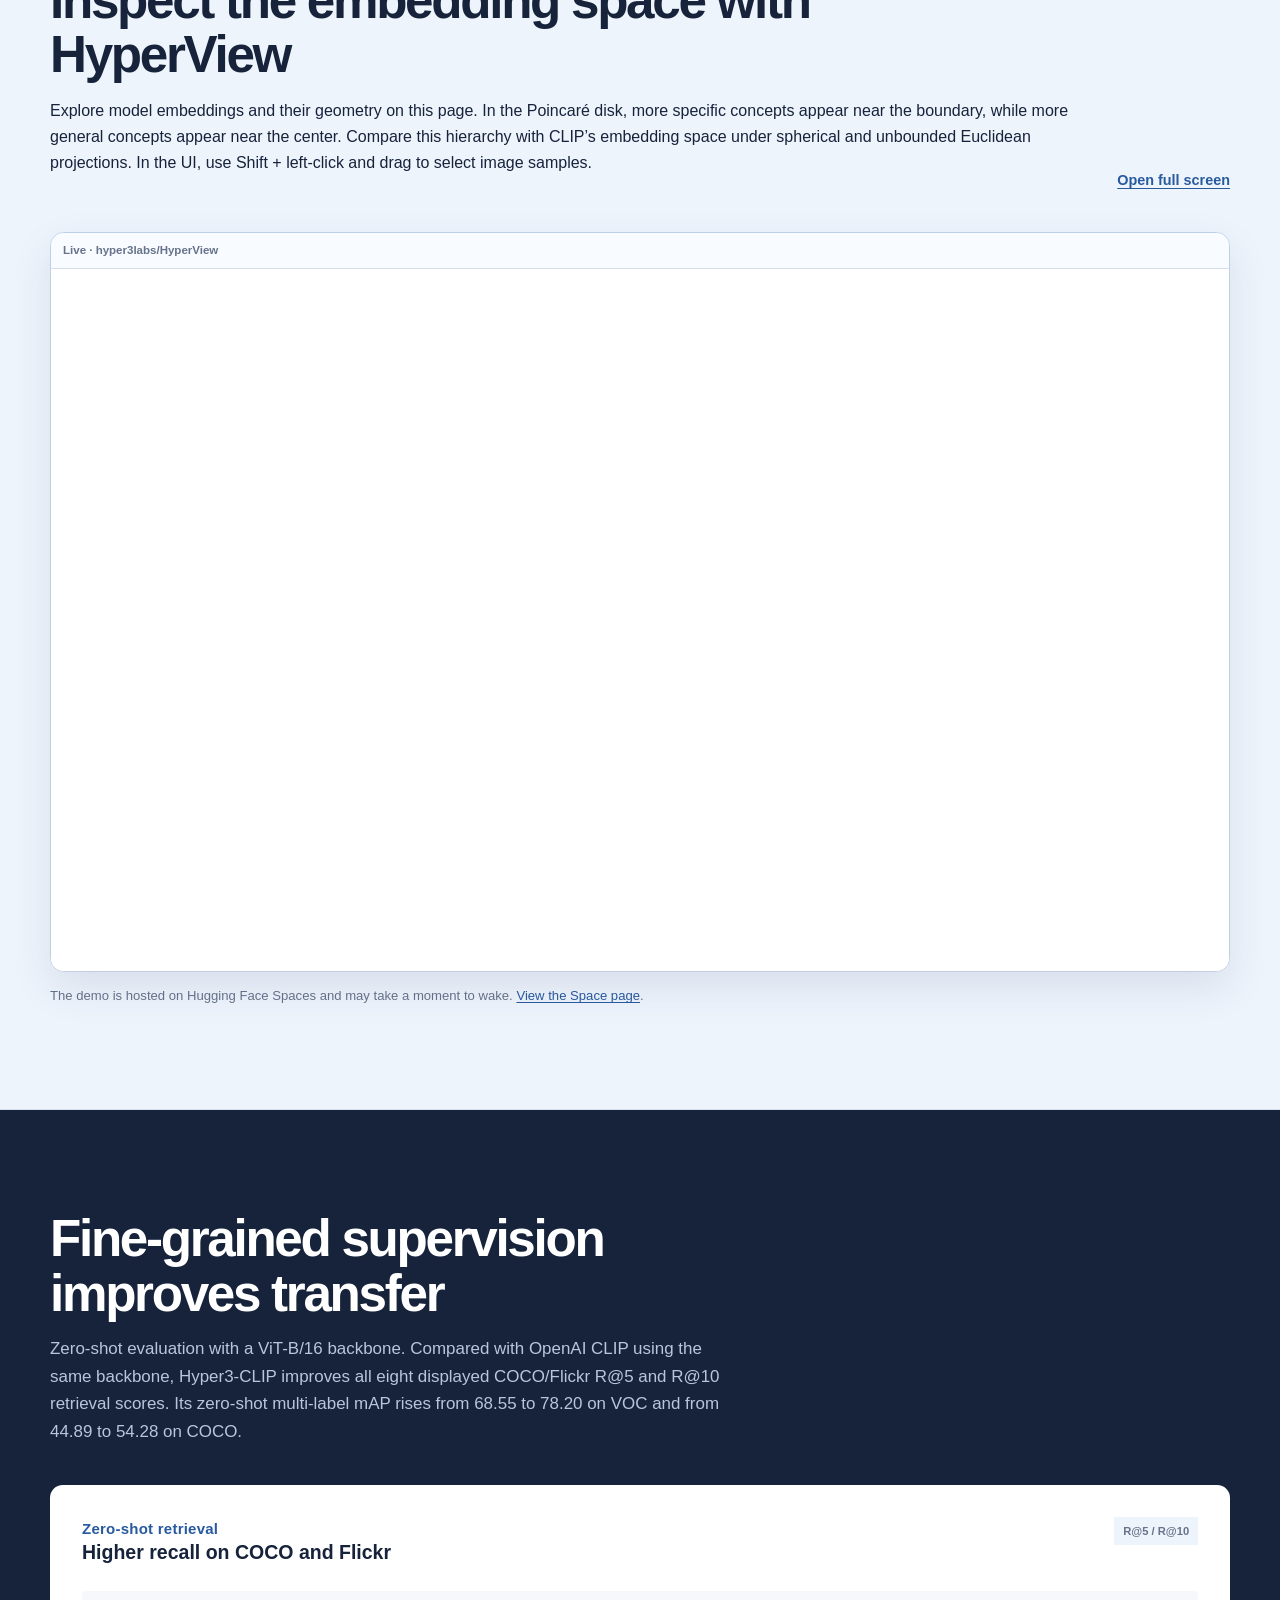
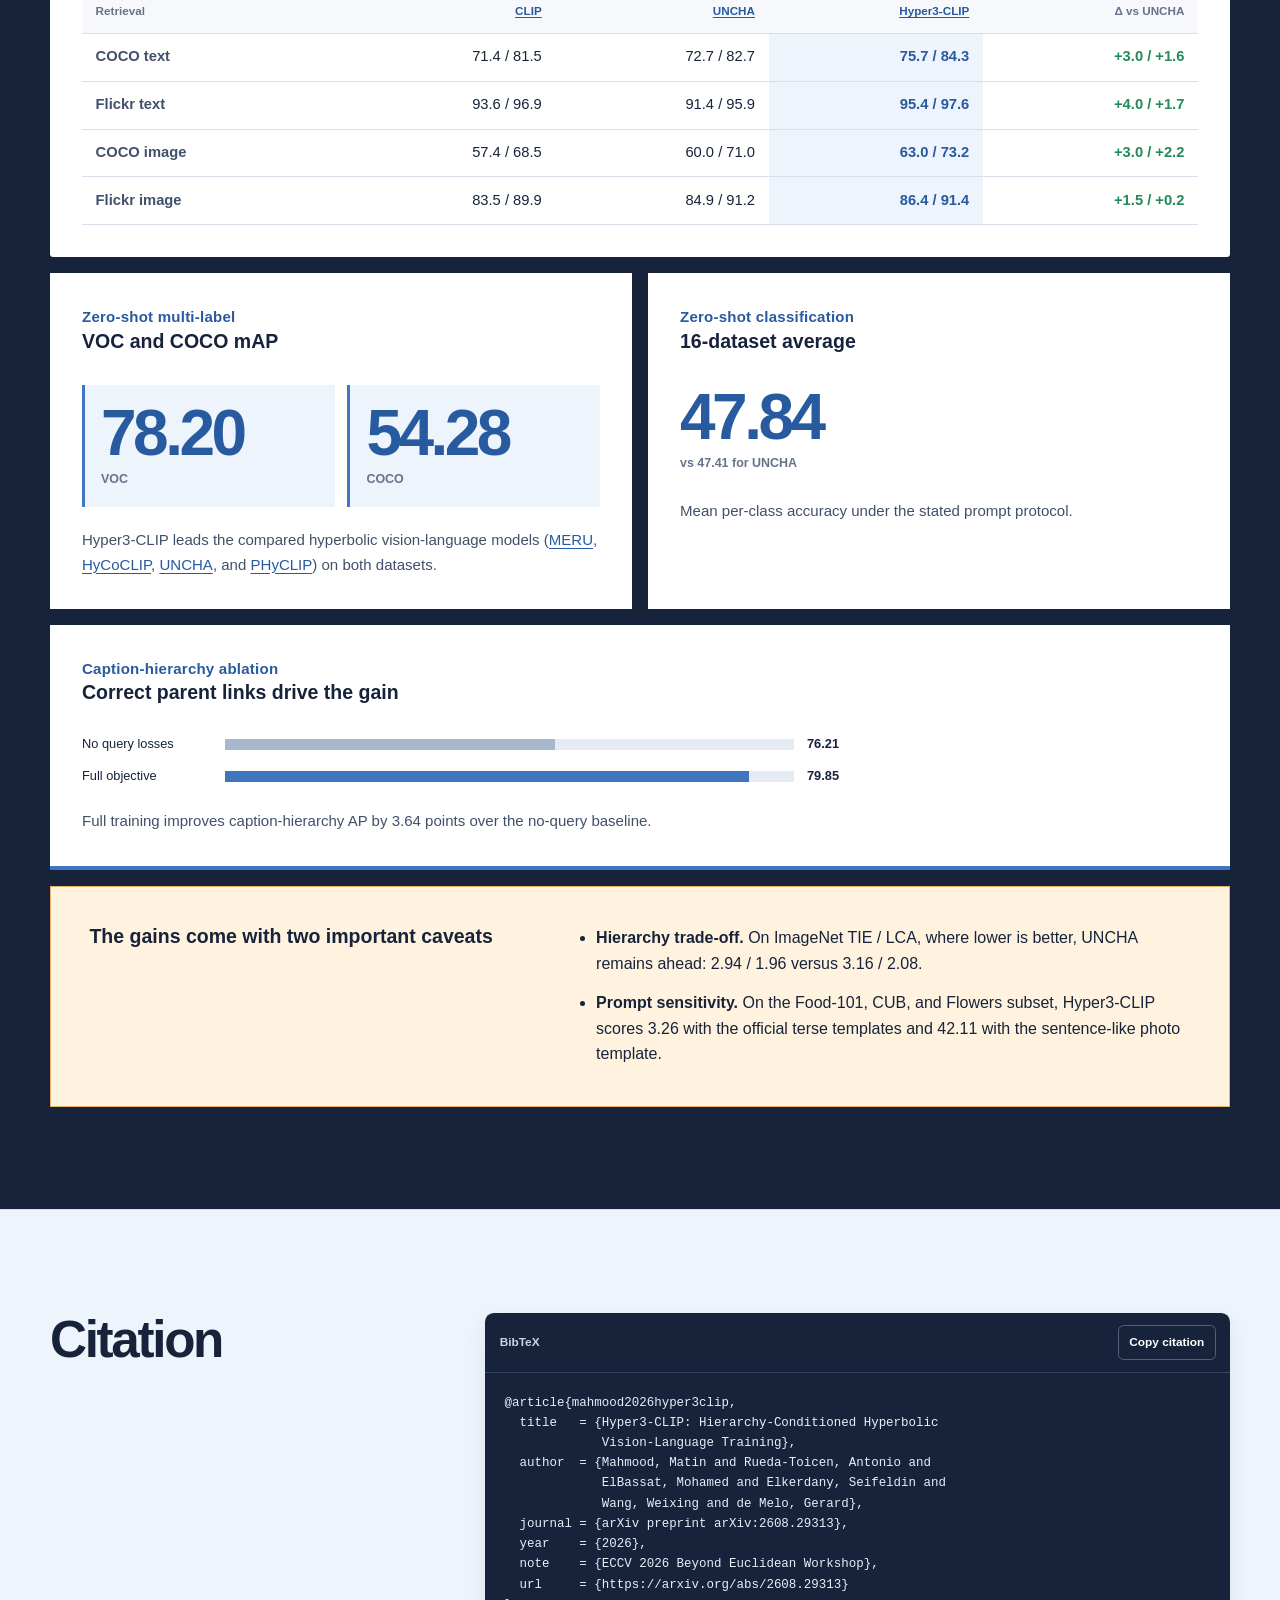
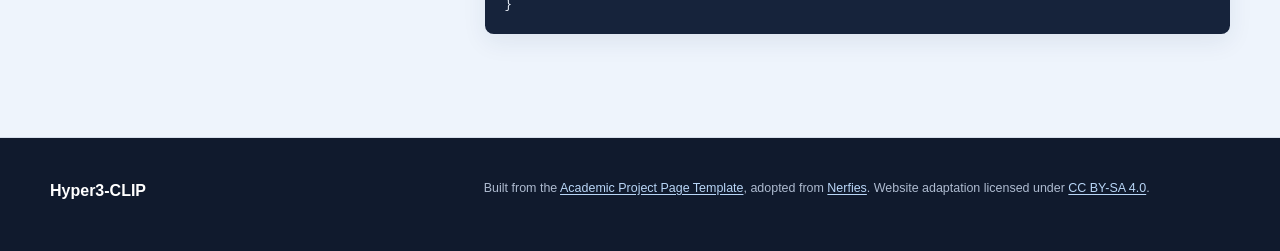
==== commit 52aa2f15: "Add HyperView sample-selection hint" ====
--- a/index.html
+++ b/index.html
@@ -259,7 +259,7 @@
         <div class="section-heading section-heading--with-action">
           <div>
             <h2>Inspect the embedding space with HyperView</h2>
-            <p>Explore model embeddings and their geometry on this page. In the Poincaré disk, more specific concepts appear near the boundary, while more general concepts appear near the center. Compare this hierarchy with CLIP’s embedding space under spherical and unbounded Euclidean projections.</p>
+            <p>Explore model embeddings and their geometry on this page. In the Poincaré disk, more specific concepts appear near the boundary, while more general concepts appear near the center. Compare this hierarchy with CLIP’s embedding space under spherical and unbounded Euclidean projections. In the UI, use Shift + left-click and drag to select image samples.</p>
           </div>
           <a class="text-link" href="https://hyper3labs-hyperview.hf.space/" target="_blank" rel="noopener noreferrer">Open full screen</a>
         </div>
